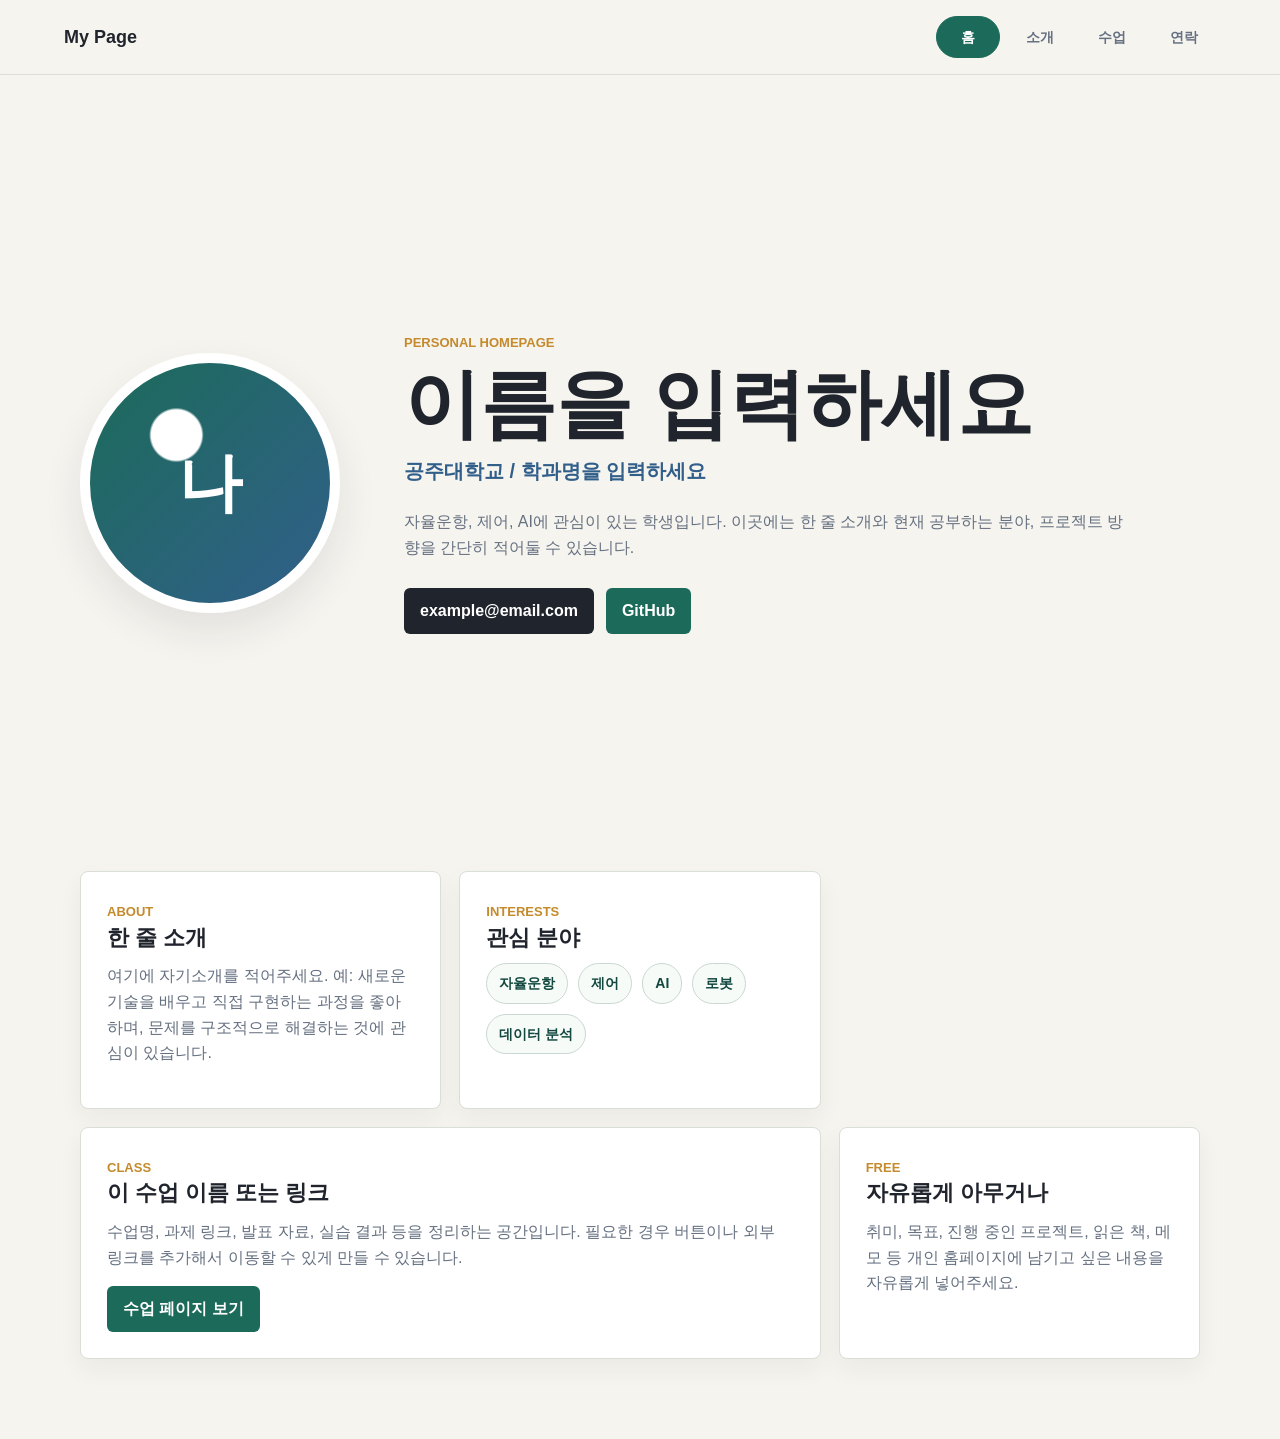
==== index.html @ 6f29bc0c "Initial commit" ====
<!doctype html>
<html lang="ko">
  <head>
    <meta charset="utf-8">
    <meta name="viewport" content="width=device-width, initial-scale=1">
    <title>개인 홈페이지</title>
    <link rel="stylesheet" href="styles.css">
  </head>
  <body>
    <header class="site-header">
      <a class="brand" href="index.html">My Page</a>
      <nav class="top-tabs" aria-label="주요 페이지">
        <a class="active" href="index.html">홈</a>
        <a href="about.html">소개</a>
        <a href="classes.html">수업</a>
        <a href="contact.html">연락</a>
      </nav>
    </header>

    <main>
      <section class="profile-hero">
        <div class="profile-photo" aria-hidden="true">나</div>
        <div class="intro">
          <p class="eyebrow">Personal Homepage</p>
          <h1>이름을 입력하세요</h1>
          <p class="subtitle">공주대학교 / 학과명을 입력하세요</p>
          <p class="summary">
            자율운항, 제어, AI에 관심이 있는 학생입니다. 이곳에는 한 줄 소개와
            현재 공부하는 분야, 프로젝트 방향을 간단히 적어둘 수 있습니다.
          </p>
          <div class="quick-links" aria-label="주요 링크">
            <a href="mailto:example@email.com">example@email.com</a>
            <a href="https://github.com/" target="_blank" rel="noreferrer">GitHub</a>
          </div>
        </div>
      </section>

      <section class="content-grid" aria-label="홈페이지 주요 내용">
        <article class="panel">
          <span class="panel-label">About</span>
          <h2>한 줄 소개</h2>
          <p>
            여기에 자기소개를 적어주세요. 예: 새로운 기술을 배우고 직접 구현하는
            과정을 좋아하며, 문제를 구조적으로 해결하는 것에 관심이 있습니다.
          </p>
        </article>

        <article class="panel">
          <span class="panel-label">Interests</span>
          <h2>관심 분야</h2>
          <ul class="tag-list">
            <li>자율운항</li>
            <li>제어</li>
            <li>AI</li>
            <li>로봇</li>
            <li>데이터 분석</li>
          </ul>
        </article>

        <article class="panel wide">
          <span class="panel-label">Class</span>
          <h2>이 수업 이름 또는 링크</h2>
          <p>
            수업명, 과제 링크, 발표 자료, 실습 결과 등을 정리하는 공간입니다.
            필요한 경우 버튼이나 외부 링크를 추가해서 이동할 수 있게 만들 수 있습니다.
          </p>
          <a class="text-button" href="classes.html">수업 페이지 보기</a>
        </article>

        <article class="panel">
          <span class="panel-label">Free</span>
          <h2>자유롭게 아무거나</h2>
          <p>
            취미, 목표, 진행 중인 프로젝트, 읽은 책, 메모 등 개인 홈페이지에
            남기고 싶은 내용을 자유롭게 넣어주세요.
          </p>
        </article>
      </section>
    </main>
  </body>
</html>
---- styles.css ----
:root {
  color-scheme: light;
  --bg: #f6f4ef;
  --paper: #ffffff;
  --ink: #20242c;
  --muted: #657080;
  --line: #d9ded7;
  --accent: #1c6b5a;
  --accent-strong: #12483f;
  --gold: #c48a2c;
  --blue: #315f8a;
  --shadow: 0 18px 40px rgba(32, 36, 44, 0.09);
}

* {
  box-sizing: border-box;
}

body {
  margin: 0;
  background: var(--bg);
  color: var(--ink);
  font-family: Arial, "Noto Sans KR", sans-serif;
  line-height: 1.6;
}

a {
  color: inherit;
}

.site-header {
  position: sticky;
  top: 0;
  z-index: 10;
  display: flex;
  align-items: center;
  justify-content: space-between;
  gap: 24px;
  min-height: 72px;
  padding: 16px clamp(18px, 5vw, 64px);
  background: rgba(246, 244, 239, 0.92);
  border-bottom: 1px solid var(--line);
  backdrop-filter: blur(14px);
}

.brand {
  font-size: 18px;
  font-weight: 800;
  text-decoration: none;
}

.top-tabs {
  display: flex;
  align-items: center;
  justify-content: flex-end;
  gap: 8px;
  flex-wrap: wrap;
}

.top-tabs a {
  min-width: 64px;
  padding: 9px 14px;
  border: 1px solid transparent;
  border-radius: 999px;
  color: var(--muted);
  font-size: 14px;
  font-weight: 700;
  text-align: center;
  text-decoration: none;
}

.top-tabs a:hover,
.top-tabs a.active {
  border-color: var(--accent);
  background: var(--accent);
  color: #fff;
}

main {
  width: min(1120px, calc(100% - 36px));
  margin: 0 auto;
  padding: 56px 0 80px;
}

.profile-hero {
  display: grid;
  grid-template-columns: 260px minmax(0, 1fr);
  gap: clamp(28px, 5vw, 64px);
  align-items: center;
  min-height: calc(100vh - 160px);
  padding-bottom: 36px;
}

.profile-photo {
  display: grid;
  place-items: center;
  width: min(100%, 260px);
  aspect-ratio: 1;
  border: 10px solid var(--paper);
  border-radius: 50%;
  background:
    radial-gradient(circle at 36% 30%, #ffffff 0 11%, transparent 12%),
    linear-gradient(135deg, var(--accent), var(--blue));
  box-shadow: var(--shadow);
  color: #fff;
  font-size: 64px;
  font-weight: 900;
}

.intro {
  max-width: 720px;
}

.eyebrow,
.panel-label {
  margin: 0 0 10px;
  color: var(--gold);
  font-size: 13px;
  font-weight: 800;
  letter-spacing: 0;
  text-transform: uppercase;
}

h1,
h2,
p {
  margin-top: 0;
}

h1 {
  margin-bottom: 12px;
  font-size: clamp(40px, 7vw, 76px);
  line-height: 1.05;
}

h2 {
  margin-bottom: 12px;
  font-size: 22px;
  line-height: 1.25;
}

.subtitle {
  margin-bottom: 22px;
  color: var(--blue);
  font-size: 20px;
  font-weight: 800;
}

.summary,
.page-title p,
.panel p,
.info-list,
.link-list {
  color: var(--muted);
  font-size: 16px;
}

.quick-links {
  display: flex;
  gap: 12px;
  flex-wrap: wrap;
  margin-top: 28px;
}

.quick-links a,
.text-button {
  display: inline-flex;
  align-items: center;
  justify-content: center;
  min-height: 44px;
  padding: 10px 16px;
  border-radius: 6px;
  background: var(--ink);
  color: #fff;
  font-weight: 800;
  text-decoration: none;
}

.quick-links a:nth-child(2),
.text-button {
  background: var(--accent);
}

.content-grid {
  display: grid;
  grid-template-columns: repeat(3, minmax(0, 1fr));
  gap: 18px;
}

.panel {
  min-width: 0;
  padding: 26px;
  border: 1px solid var(--line);
  border-radius: 8px;
  background: var(--paper);
  box-shadow: 0 10px 24px rgba(32, 36, 44, 0.05);
}

.panel.wide {
  grid-column: span 2;
}

.tag-list,
.link-list {
  display: flex;
  gap: 10px;
  flex-wrap: wrap;
  padding: 0;
  margin: 0;
  list-style: none;
}

.tag-list li {
  padding: 8px 12px;
  border: 1px solid #cbd8d1;
  border-radius: 999px;
  background: #f7fbf8;
  color: var(--accent-strong);
  font-size: 14px;
  font-weight: 800;
}

.page {
  padding-top: 72px;
}

.page-title {
  max-width: 760px;
  margin-bottom: 28px;
}

.page-title h1 {
  font-size: clamp(38px, 6vw, 64px);
}

.stack {
  display: grid;
  gap: 18px;
  max-width: 860px;
}

.info-list {
  display: grid;
  gap: 14px;
  margin: 0;
}

.info-list div {
  display: grid;
  grid-template-columns: 120px minmax(0, 1fr);
  gap: 16px;
  padding-bottom: 14px;
  border-bottom: 1px solid var(--line);
}

.info-list div:last-child {
  padding-bottom: 0;
  border-bottom: 0;
}

.info-list dt {
  color: var(--ink);
  font-weight: 800;
}

.info-list dd {
  margin: 0;
}

.link-list {
  display: grid;
  gap: 12px;
}

.link-list a {
  color: var(--accent-strong);
  font-weight: 800;
}

@media (max-width: 820px) {
  .site-header {
    align-items: flex-start;
    flex-direction: column;
  }

  .top-tabs {
    justify-content: flex-start;
    width: 100%;
  }

  .profile-hero {
    grid-template-columns: 1fr;
    min-height: auto;
    padding-top: 12px;
  }

  .profile-photo {
    width: 180px;
  }

  .content-grid {
    grid-template-columns: 1fr;
  }

  .panel.wide {
    grid-column: auto;
  }
}

@media (max-width: 520px) {
  main {
    width: min(100% - 28px, 1120px);
    padding-top: 34px;
  }

  .site-header {
    padding: 14px;
  }

  .top-tabs a {
    min-width: 58px;
    padding: 8px 10px;
  }

  .panel {
    padding: 22px;
  }

  .info-list div {
    grid-template-columns: 1fr;
    gap: 4px;
  }
}
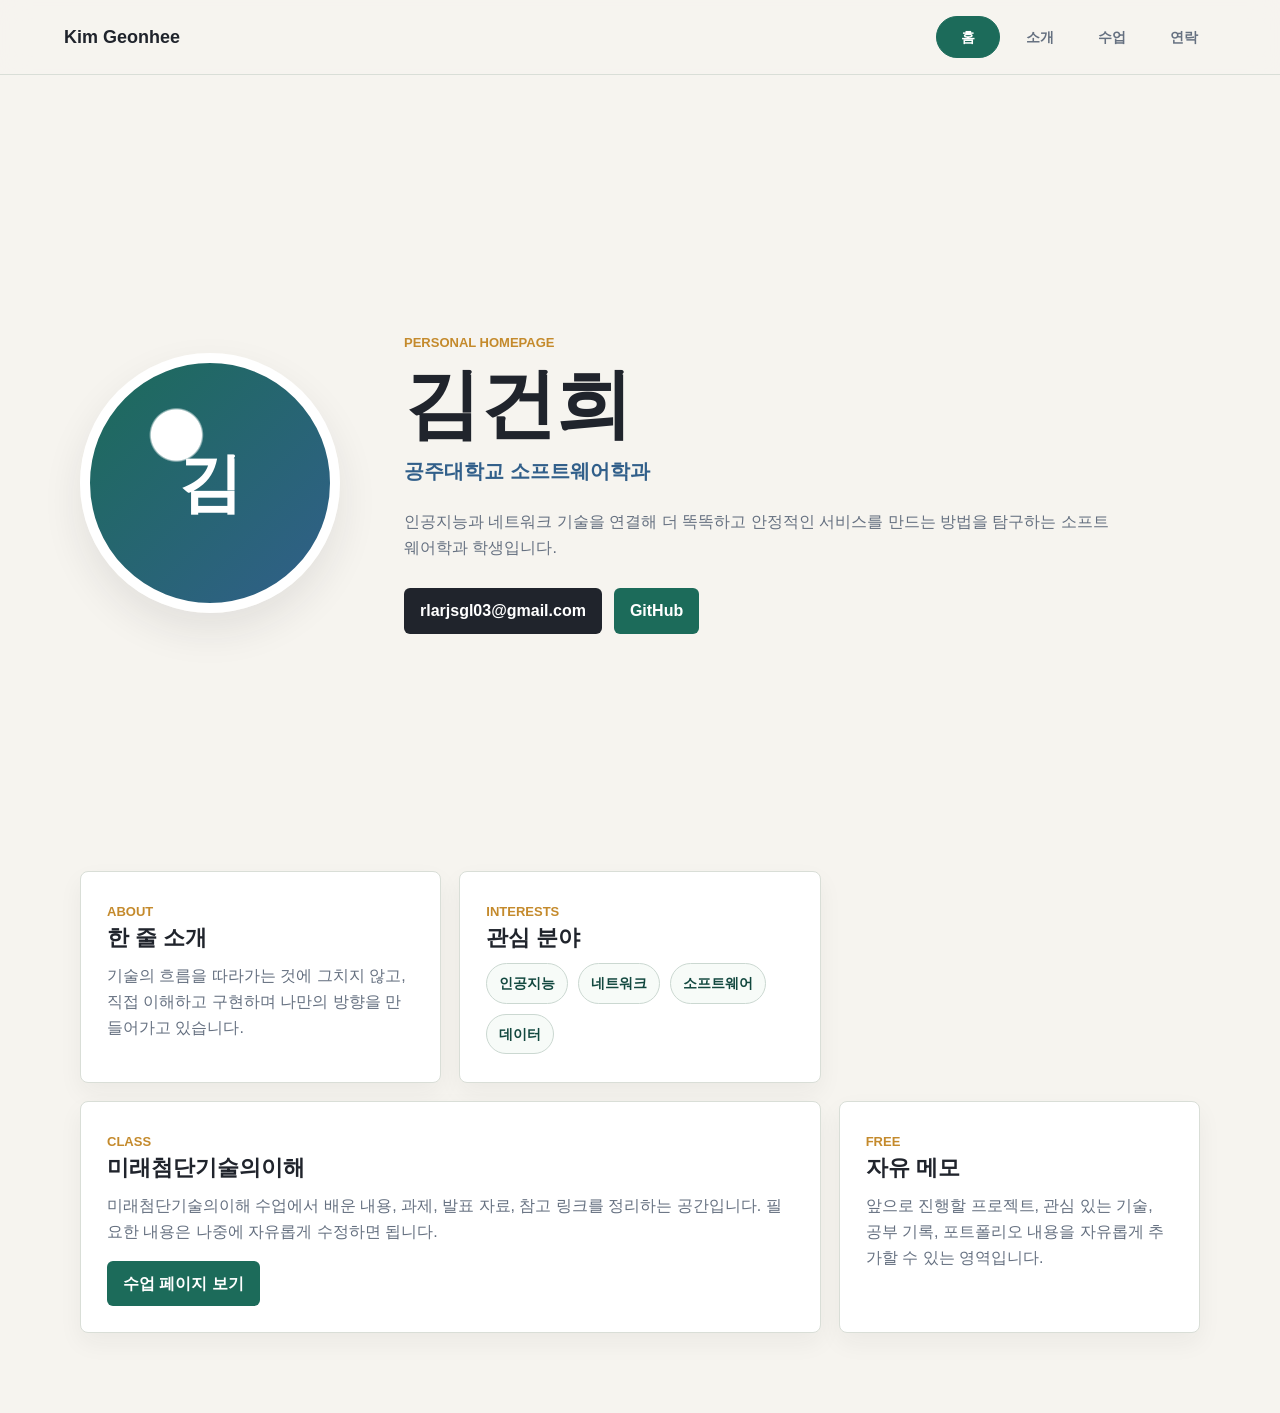
==== commit 545ce500: "Initial commit" ====
--- a/index.html
+++ b/index.html
@@ -3,12 +3,12 @@
   <head>
     <meta charset="utf-8">
     <meta name="viewport" content="width=device-width, initial-scale=1">
-    <title>개인 홈페이지</title>
+    <title>김건희 개인 홈페이지</title>
     <link rel="stylesheet" href="styles.css">
   </head>
   <body>
     <header class="site-header">
-      <a class="brand" href="index.html">My Page</a>
+      <a class="brand" href="index.html">Kim Geonhee</a>
       <nav class="top-tabs" aria-label="주요 페이지">
         <a class="active" href="index.html">홈</a>
         <a href="about.html">소개</a>
@@ -19,17 +19,17 @@
 
     <main>
       <section class="profile-hero">
-        <div class="profile-photo" aria-hidden="true">나</div>
+        <div class="profile-photo" aria-hidden="true">김</div>
         <div class="intro">
           <p class="eyebrow">Personal Homepage</p>
-          <h1>이름을 입력하세요</h1>
-          <p class="subtitle">공주대학교 / 학과명을 입력하세요</p>
+          <h1>김건희</h1>
+          <p class="subtitle">공주대학교 소프트웨어학과</p>
           <p class="summary">
-            자율운항, 제어, AI에 관심이 있는 학생입니다. 이곳에는 한 줄 소개와
-            현재 공부하는 분야, 프로젝트 방향을 간단히 적어둘 수 있습니다.
+            인공지능과 네트워크 기술을 연결해 더 똑똑하고 안정적인 서비스를
+            만드는 방법을 탐구하는 소프트웨어학과 학생입니다.
           </p>
           <div class="quick-links" aria-label="주요 링크">
-            <a href="mailto:example@email.com">example@email.com</a>
+            <a href="mailto:rlarjsgl03@gmail.com">rlarjsgl03@gmail.com</a>
             <a href="https://github.com/" target="_blank" rel="noreferrer">GitHub</a>
           </div>
         </div>
@@ -40,8 +40,8 @@
           <span class="panel-label">About</span>
           <h2>한 줄 소개</h2>
           <p>
-            여기에 자기소개를 적어주세요. 예: 새로운 기술을 배우고 직접 구현하는
-            과정을 좋아하며, 문제를 구조적으로 해결하는 것에 관심이 있습니다.
+            기술의 흐름을 따라가는 것에 그치지 않고, 직접 이해하고 구현하며
+            나만의 방향을 만들어가고 있습니다.
           </p>
         </article>
 
@@ -49,30 +49,29 @@
           <span class="panel-label">Interests</span>
           <h2>관심 분야</h2>
           <ul class="tag-list">
-            <li>자율운항</li>
-            <li>제어</li>
-            <li>AI</li>
-            <li>로봇</li>
-            <li>데이터 분석</li>
+            <li>인공지능</li>
+            <li>네트워크</li>
+            <li>소프트웨어</li>
+            <li>데이터</li>
           </ul>
         </article>
 
         <article class="panel wide">
           <span class="panel-label">Class</span>
-          <h2>이 수업 이름 또는 링크</h2>
+          <h2>미래첨단기술의이해</h2>
           <p>
-            수업명, 과제 링크, 발표 자료, 실습 결과 등을 정리하는 공간입니다.
-            필요한 경우 버튼이나 외부 링크를 추가해서 이동할 수 있게 만들 수 있습니다.
+            미래첨단기술의이해 수업에서 배운 내용, 과제, 발표 자료, 참고 링크를
+            정리하는 공간입니다. 필요한 내용은 나중에 자유롭게 수정하면 됩니다.
           </p>
           <a class="text-button" href="classes.html">수업 페이지 보기</a>
         </article>
 
         <article class="panel">
           <span class="panel-label">Free</span>
-          <h2>자유롭게 아무거나</h2>
+          <h2>자유 메모</h2>
           <p>
-            취미, 목표, 진행 중인 프로젝트, 읽은 책, 메모 등 개인 홈페이지에
-            남기고 싶은 내용을 자유롭게 넣어주세요.
+            앞으로 진행할 프로젝트, 관심 있는 기술, 공부 기록, 포트폴리오 내용을
+            자유롭게 추가할 수 있는 영역입니다.
           </p>
         </article>
       </section>
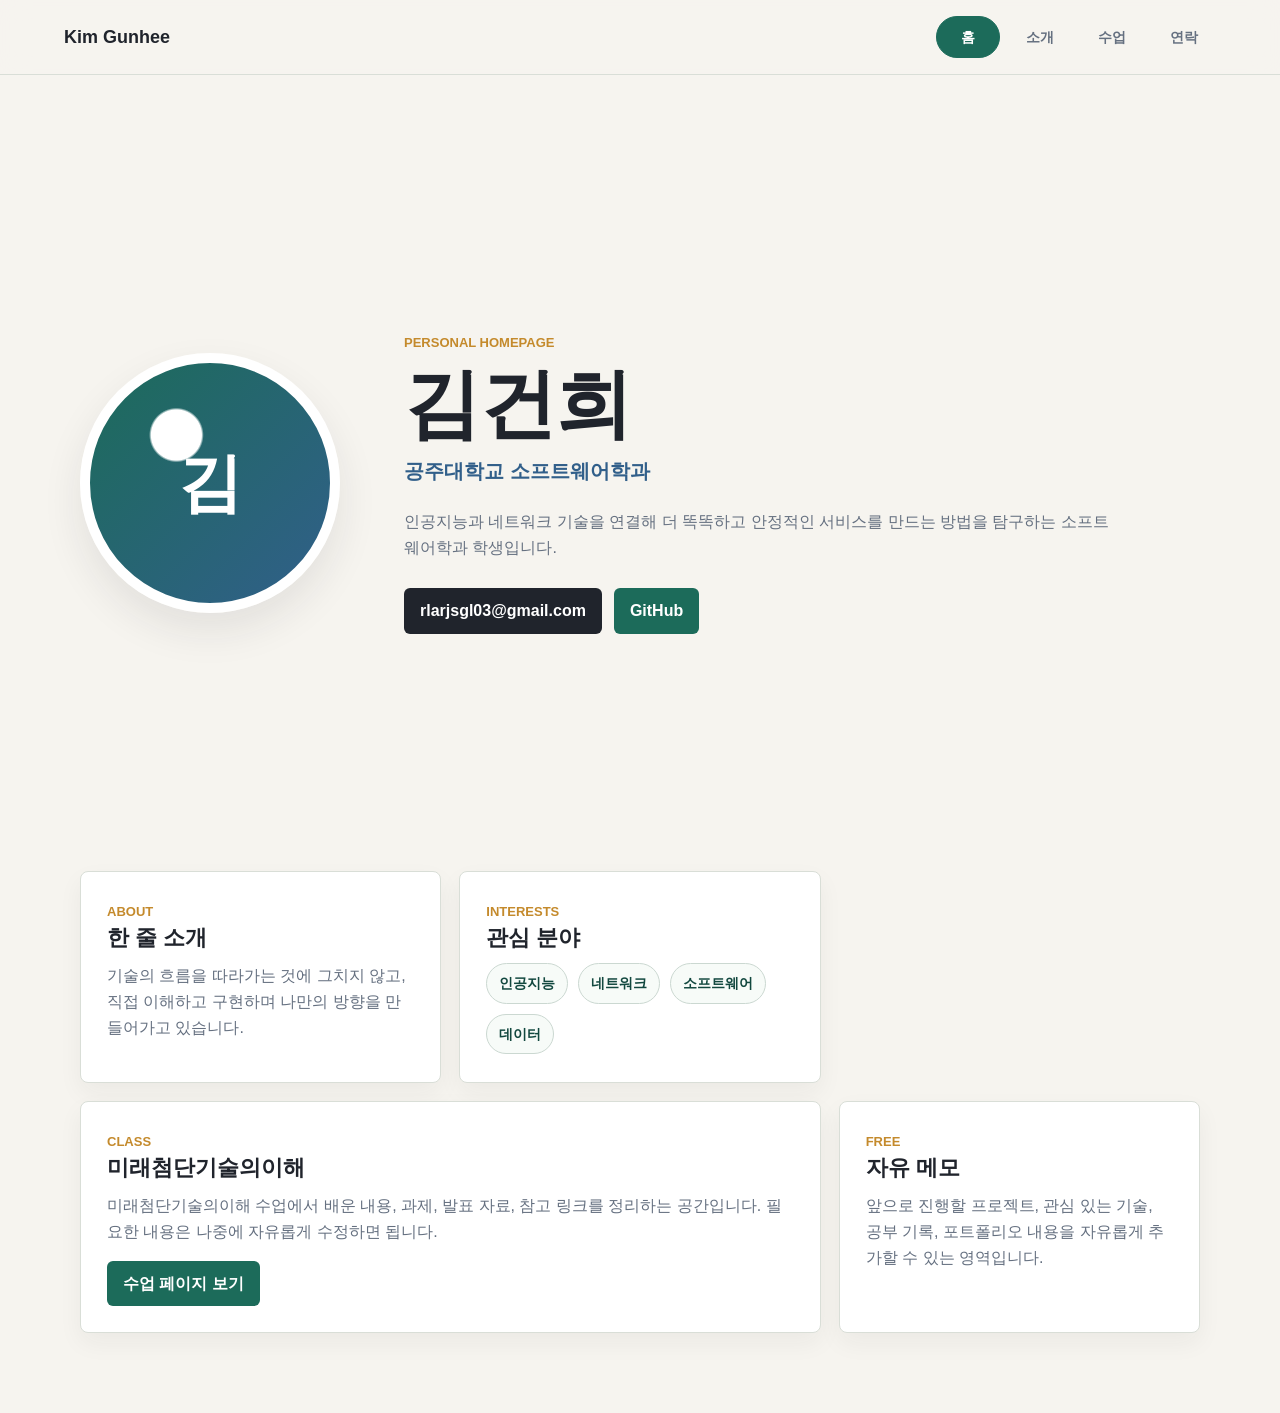
==== commit 475afebc: "Initial commit" ====
--- a/index.html
+++ b/index.html
@@ -8,7 +8,7 @@
   </head>
   <body>
     <header class="site-header">
-      <a class="brand" href="index.html">Kim Geonhee</a>
+      <a class="brand" href="index.html">Kim Gunhee</a>
       <nav class="top-tabs" aria-label="주요 페이지">
         <a class="active" href="index.html">홈</a>
         <a href="about.html">소개</a>
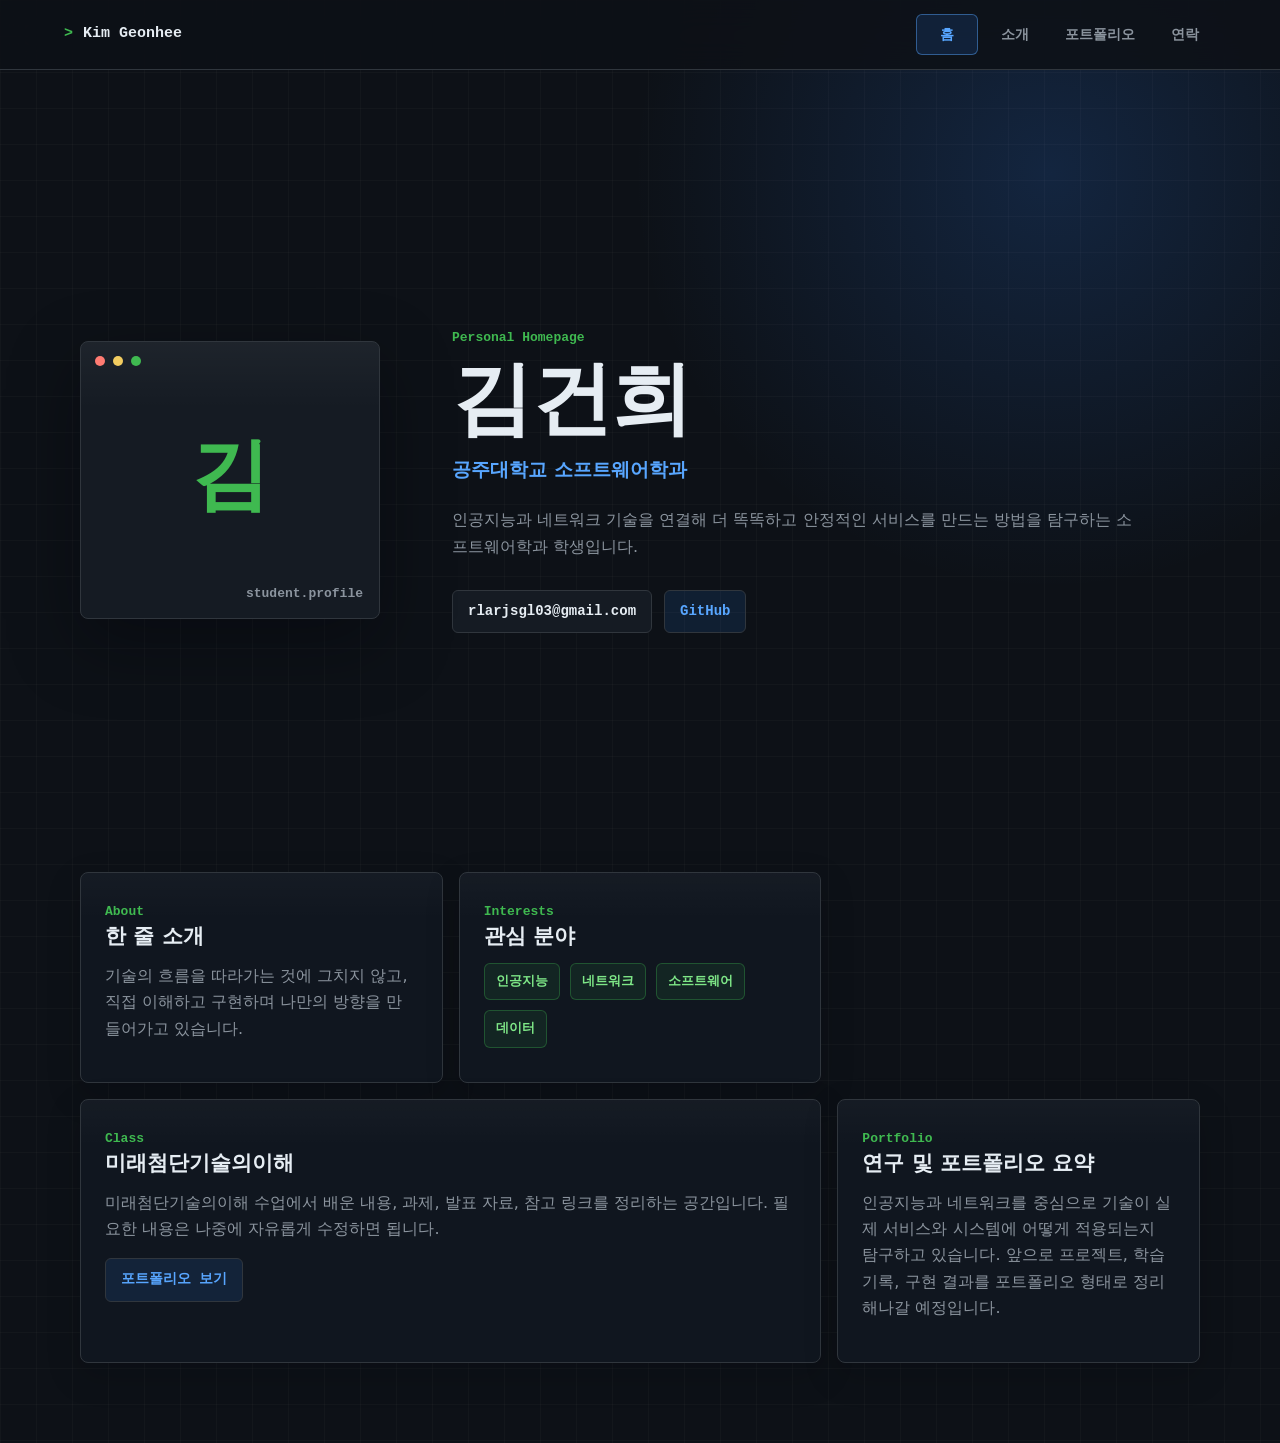
==== commit 20ad2220: "Initial commit" ====
--- a/index.html
+++ b/index.html
@@ -8,11 +8,11 @@
   </head>
   <body>
     <header class="site-header">
-      <a class="brand" href="index.html">Kim Gunhee</a>
+      <a class="brand" href="index.html">Kim Geonhee</a>
       <nav class="top-tabs" aria-label="주요 페이지">
         <a class="active" href="index.html">홈</a>
         <a href="about.html">소개</a>
-        <a href="classes.html">수업</a>
+        <a href="classes.html">포트폴리오</a>
         <a href="contact.html">연락</a>
       </nav>
     </header>
@@ -63,19 +63,19 @@
             미래첨단기술의이해 수업에서 배운 내용, 과제, 발표 자료, 참고 링크를
             정리하는 공간입니다. 필요한 내용은 나중에 자유롭게 수정하면 됩니다.
           </p>
-          <a class="text-button" href="classes.html">수업 페이지 보기</a>
+          <a class="text-button" href="classes.html">포트폴리오 보기</a>
         </article>
 
         <article class="panel">
-          <span class="panel-label">Free</span>
-          <h2>자유 메모</h2>
+          <span class="panel-label">Portfolio</span>
+          <h2>연구 및 포트폴리오 요약</h2>
           <p>
-            앞으로 진행할 프로젝트, 관심 있는 기술, 공부 기록, 포트폴리오 내용을
-            자유롭게 추가할 수 있는 영역입니다.
+            인공지능과 네트워크를 중심으로 기술이 실제 서비스와 시스템에 어떻게
+            적용되는지 탐구하고 있습니다. 앞으로 프로젝트, 학습 기록, 구현 결과를
+            포트폴리오 형태로 정리해나갈 예정입니다.
           </p>
         </article>
       </section>
     </main>
   </body>
 </html>
-
--- a/styles.css
+++ b/styles.css
@@ -1,27 +1,38 @@
 :root {
-  color-scheme: light;
-  --bg: #f6f4ef;
-  --paper: #ffffff;
-  --ink: #20242c;
-  --muted: #657080;
-  --line: #d9ded7;
-  --accent: #1c6b5a;
-  --accent-strong: #12483f;
-  --gold: #c48a2c;
-  --blue: #315f8a;
-  --shadow: 0 18px 40px rgba(32, 36, 44, 0.09);
+  color-scheme: dark;
+  --bg: #0d1117;
+  --panel: #151b23;
+  --panel-soft: #10161f;
+  --ink: #e6edf3;
+  --muted: #8b949e;
+  --line: #30363d;
+  --accent: #2f81f7;
+  --accent-strong: #58a6ff;
+  --green: #3fb950;
+  --shadow: 0 24px 70px rgba(1, 4, 9, 0.36);
 }
 
 * {
   box-sizing: border-box;
 }
 
+html {
+  scroll-behavior: smooth;
+}
+
 body {
   margin: 0;
-  background: var(--bg);
+  min-height: 100vh;
+  background:
+    linear-gradient(rgba(255, 255, 255, 0.025) 1px, transparent 1px),
+    linear-gradient(90deg, rgba(255, 255, 255, 0.025) 1px, transparent 1px),
+    radial-gradient(circle at 82% 12%, rgba(47, 129, 247, 0.18), transparent 26rem),
+    var(--bg);
+  background-size: 36px 36px, 36px 36px, auto, auto;
   color: var(--ink);
-  font-family: Arial, "Noto Sans KR", sans-serif;
-  line-height: 1.6;
+  font-family: Inter, ui-sans-serif, system-ui, -apple-system, BlinkMacSystemFont, "Segoe UI",
+    "Noto Sans KR", Arial, sans-serif;
+  line-height: 1.65;
 }
 
 a {
@@ -36,32 +47,42 @@
   align-items: center;
   justify-content: space-between;
   gap: 24px;
-  min-height: 72px;
-  padding: 16px clamp(18px, 5vw, 64px);
-  background: rgba(246, 244, 239, 0.92);
+  min-height: 68px;
+  padding: 14px clamp(18px, 5vw, 64px);
+  background: rgba(13, 17, 23, 0.86);
   border-bottom: 1px solid var(--line);
-  backdrop-filter: blur(14px);
+  backdrop-filter: blur(16px);
 }
 
 .brand {
-  font-size: 18px;
-  font-weight: 800;
+  display: inline-flex;
+  align-items: center;
+  gap: 10px;
+  color: var(--ink);
+  font-family: "SFMono-Regular", Consolas, "Liberation Mono", monospace;
+  font-size: 15px;
+  font-weight: 700;
   text-decoration: none;
+}
+
+.brand::before {
+  content: ">";
+  color: var(--green);
 }
 
 .top-tabs {
   display: flex;
   align-items: center;
   justify-content: flex-end;
-  gap: 8px;
+  gap: 6px;
   flex-wrap: wrap;
 }
 
 .top-tabs a {
-  min-width: 64px;
-  padding: 9px 14px;
+  min-width: 62px;
+  padding: 8px 12px;
   border: 1px solid transparent;
-  border-radius: 999px;
+  border-radius: 6px;
   color: var(--muted);
   font-size: 14px;
   font-weight: 700;
@@ -71,54 +92,79 @@
 
 .top-tabs a:hover,
 .top-tabs a.active {
-  border-color: var(--accent);
-  background: var(--accent);
-  color: #fff;
+  border-color: rgba(88, 166, 255, 0.45);
+  background: rgba(47, 129, 247, 0.14);
+  color: var(--accent-strong);
 }
 
 main {
   width: min(1120px, calc(100% - 36px));
   margin: 0 auto;
-  padding: 56px 0 80px;
+  padding: 52px 0 80px;
 }
 
 .profile-hero {
   display: grid;
-  grid-template-columns: 260px minmax(0, 1fr);
-  gap: clamp(28px, 5vw, 64px);
+  grid-template-columns: 300px minmax(0, 1fr);
+  gap: clamp(30px, 6vw, 72px);
   align-items: center;
-  min-height: calc(100vh - 160px);
-  padding-bottom: 36px;
+  min-height: calc(100vh - 150px);
+  padding-bottom: 34px;
 }
 
 .profile-photo {
+  position: relative;
   display: grid;
   place-items: center;
-  width: min(100%, 260px);
-  aspect-ratio: 1;
-  border: 10px solid var(--paper);
+  width: min(100%, 300px);
+  aspect-ratio: 1.08;
+  border: 1px solid var(--line);
+  border-radius: 8px;
+  background:
+    linear-gradient(180deg, rgba(255, 255, 255, 0.04), transparent 24%),
+    var(--panel);
+  box-shadow: var(--shadow);
+  color: var(--green);
+  font-family: "SFMono-Regular", Consolas, "Liberation Mono", monospace;
+  font-size: 78px;
+  font-weight: 800;
+}
+
+.profile-photo::before {
+  content: "";
+  position: absolute;
+  top: 14px;
+  left: 14px;
+  width: 10px;
+  height: 10px;
   border-radius: 50%;
-  background:
-    radial-gradient(circle at 36% 30%, #ffffff 0 11%, transparent 12%),
-    linear-gradient(135deg, var(--accent), var(--blue));
-  box-shadow: var(--shadow);
-  color: #fff;
-  font-size: 64px;
-  font-weight: 900;
+  background: #ff7b72;
+  box-shadow: 18px 0 #f2cc60, 36px 0 var(--green);
+}
+
+.profile-photo::after {
+  content: "student.profile";
+  position: absolute;
+  right: 16px;
+  bottom: 14px;
+  color: var(--muted);
+  font-size: 13px;
+  font-weight: 700;
 }
 
 .intro {
-  max-width: 720px;
+  max-width: 760px;
 }
 
 .eyebrow,
 .panel-label {
   margin: 0 0 10px;
-  color: var(--gold);
+  color: var(--green);
+  font-family: "SFMono-Regular", Consolas, "Liberation Mono", monospace;
   font-size: 13px;
-  font-weight: 800;
+  font-weight: 700;
   letter-spacing: 0;
-  text-transform: uppercase;
+  text-transform: none;
 }
 
 h1,
@@ -128,21 +174,22 @@
 }
 
 h1 {
-  margin-bottom: 12px;
-  font-size: clamp(40px, 7vw, 76px);
-  line-height: 1.05;
+  margin-bottom: 14px;
+  font-size: clamp(42px, 7vw, 80px);
+  line-height: 1.02;
+  letter-spacing: 0;
 }
 
 h2 {
   margin-bottom: 12px;
-  font-size: 22px;
-  line-height: 1.25;
+  font-size: 21px;
+  line-height: 1.3;
 }
 
 .subtitle {
   margin-bottom: 22px;
-  color: var(--blue);
-  font-size: 20px;
+  color: var(--accent-strong);
+  font-size: 19px;
   font-weight: 800;
 }
 
@@ -155,11 +202,15 @@
   font-size: 16px;
 }
 
+.summary {
+  max-width: 680px;
+}
+
 .quick-links {
   display: flex;
   gap: 12px;
   flex-wrap: wrap;
-  margin-top: 28px;
+  margin-top: 30px;
 }
 
 .quick-links a,
@@ -167,33 +218,49 @@
   display: inline-flex;
   align-items: center;
   justify-content: center;
-  min-height: 44px;
-  padding: 10px 16px;
+  min-height: 42px;
+  padding: 9px 15px;
+  border: 1px solid var(--line);
   border-radius: 6px;
-  background: var(--ink);
-  color: #fff;
-  font-weight: 800;
+  background: var(--panel);
+  color: var(--ink);
+  font-family: "SFMono-Regular", Consolas, "Liberation Mono", monospace;
+  font-size: 14px;
+  font-weight: 700;
   text-decoration: none;
+}
+
+.quick-links a:hover,
+.text-button:hover {
+  border-color: var(--accent-strong);
+  color: var(--accent-strong);
 }
 
 .quick-links a:nth-child(2),
 .text-button {
-  background: var(--accent);
+  background: rgba(47, 129, 247, 0.12);
+  color: var(--accent-strong);
 }
 
 .content-grid {
   display: grid;
   grid-template-columns: repeat(3, minmax(0, 1fr));
-  gap: 18px;
+  gap: 16px;
 }
 
 .panel {
   min-width: 0;
-  padding: 26px;
+  padding: 24px;
   border: 1px solid var(--line);
   border-radius: 8px;
-  background: var(--paper);
-  box-shadow: 0 10px 24px rgba(32, 36, 44, 0.05);
+  background:
+    linear-gradient(180deg, rgba(255, 255, 255, 0.025), transparent 46px),
+    var(--panel-soft);
+  box-shadow: 0 12px 34px rgba(1, 4, 9, 0.18);
+}
+
+.panel:hover {
+  border-color: rgba(88, 166, 255, 0.42);
 }
 
 .panel.wide {
@@ -211,13 +278,14 @@
 }
 
 .tag-list li {
-  padding: 8px 12px;
-  border: 1px solid #cbd8d1;
-  border-radius: 999px;
-  background: #f7fbf8;
-  color: var(--accent-strong);
-  font-size: 14px;
-  font-weight: 800;
+  padding: 7px 11px;
+  border: 1px solid rgba(63, 185, 80, 0.32);
+  border-radius: 6px;
+  background: rgba(63, 185, 80, 0.09);
+  color: #7ee787;
+  font-family: "SFMono-Regular", Consolas, "Liberation Mono", monospace;
+  font-size: 13px;
+  font-weight: 700;
 }
 
 .page {
@@ -235,7 +303,7 @@
 
 .stack {
   display: grid;
-  gap: 18px;
+  gap: 16px;
   max-width: 860px;
 }
 
@@ -260,6 +328,7 @@
 
 .info-list dt {
   color: var(--ink);
+  font-family: "SFMono-Regular", Consolas, "Liberation Mono", monospace;
   font-weight: 800;
 }
 
@@ -295,7 +364,7 @@
   }
 
   .profile-photo {
-    width: 180px;
+    width: 210px;
   }
 
   .content-grid {
@@ -318,7 +387,7 @@
   }
 
   .top-tabs a {
-    min-width: 58px;
+    min-width: 56px;
     padding: 8px 10px;
   }
 
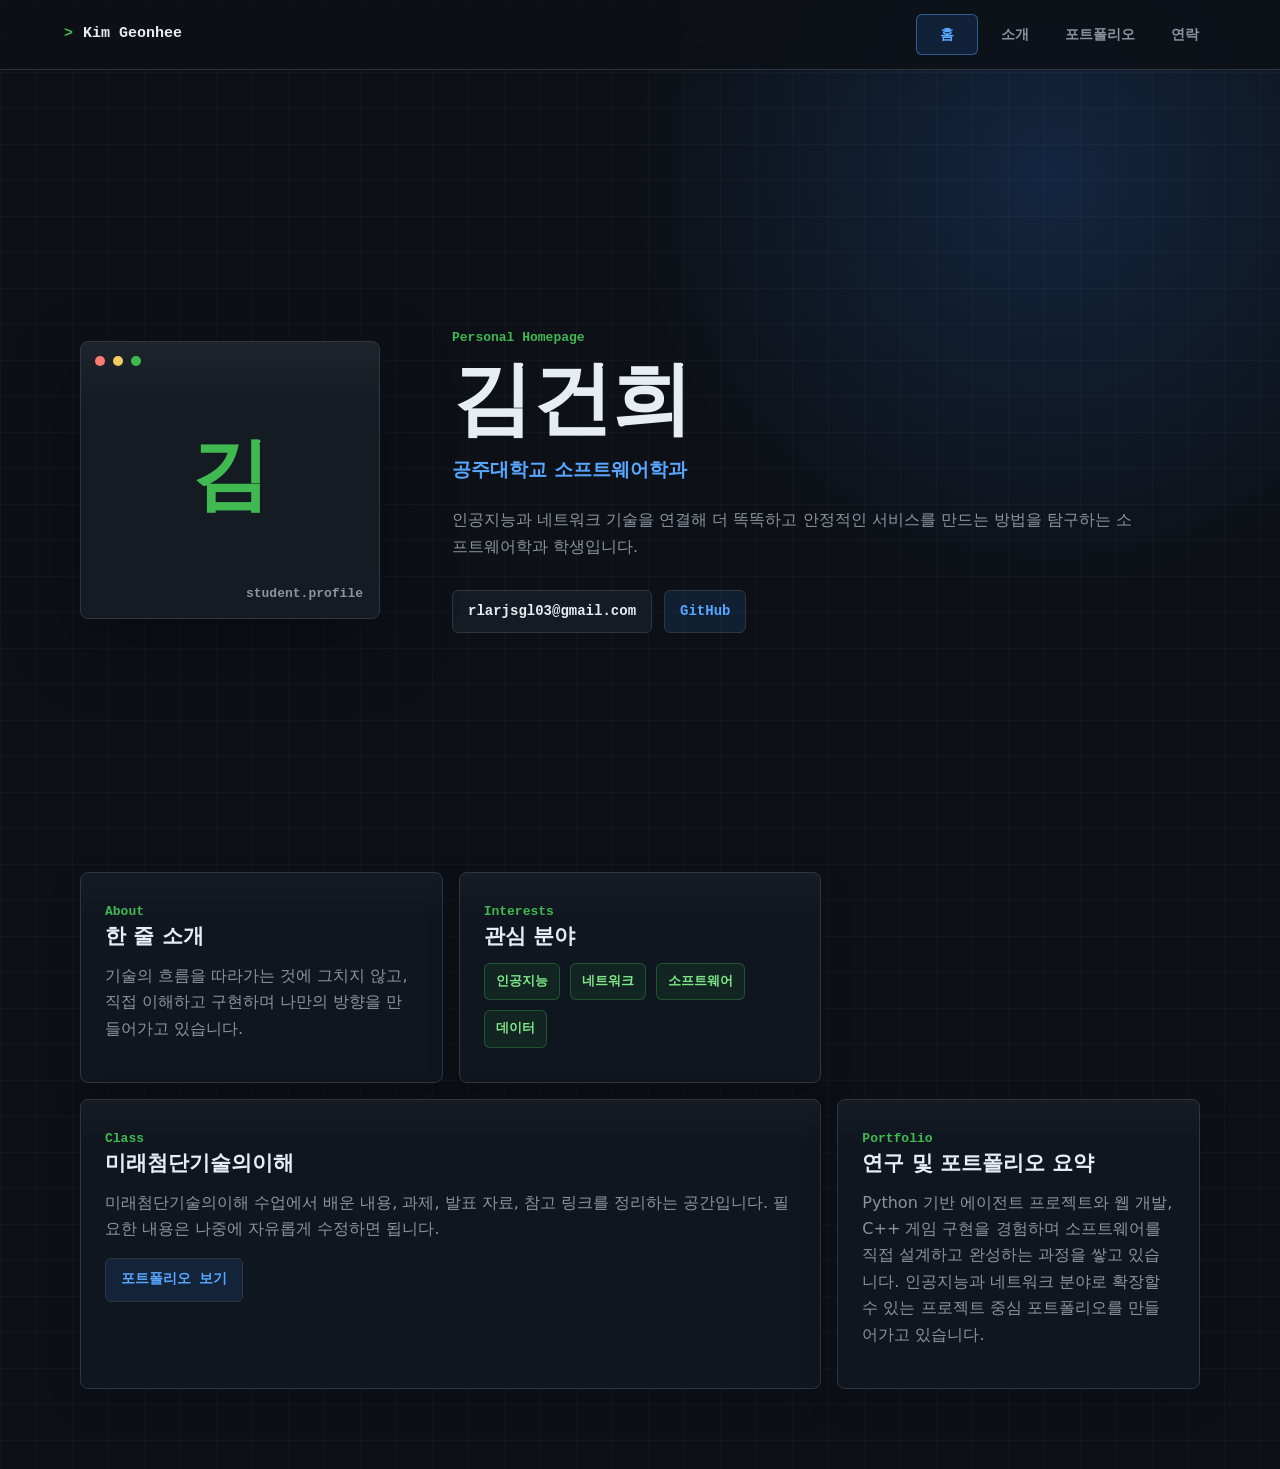
==== commit d8163bb4: "Initial commit" ====
--- a/index.html
+++ b/index.html
@@ -30,7 +30,7 @@
           </p>
           <div class="quick-links" aria-label="주요 링크">
             <a href="mailto:rlarjsgl03@gmail.com">rlarjsgl03@gmail.com</a>
-            <a href="https://github.com/" target="_blank" rel="noreferrer">GitHub</a>
+            <a href="https://github.com/rlarjsl03" target="_blank" rel="noreferrer">GitHub</a>
           </div>
         </div>
       </section>
@@ -70,9 +70,9 @@
           <span class="panel-label">Portfolio</span>
           <h2>연구 및 포트폴리오 요약</h2>
           <p>
-            인공지능과 네트워크를 중심으로 기술이 실제 서비스와 시스템에 어떻게
-            적용되는지 탐구하고 있습니다. 앞으로 프로젝트, 학습 기록, 구현 결과를
-            포트폴리오 형태로 정리해나갈 예정입니다.
+            Python 기반 에이전트 프로젝트와 웹 개발, C++ 게임 구현을 경험하며
+            소프트웨어를 직접 설계하고 완성하는 과정을 쌓고 있습니다. 인공지능과
+            네트워크 분야로 확장할 수 있는 프로젝트 중심 포트폴리오를 만들어가고 있습니다.
           </p>
         </article>
       </section>
--- a/styles.css
+++ b/styles.css
@@ -248,6 +248,54 @@
   gap: 16px;
 }
 
+.stats-grid {
+  display: grid;
+  grid-template-columns: repeat(3, minmax(0, 1fr));
+  gap: 16px;
+  margin-bottom: 34px;
+}
+
+.stat-card {
+  padding: 18px 20px;
+  border: 1px solid var(--line);
+  border-radius: 8px;
+  background: rgba(21, 27, 35, 0.76);
+}
+
+.stat-card span {
+  display: block;
+  margin-bottom: 6px;
+  color: var(--muted);
+  font-family: "SFMono-Regular", Consolas, "Liberation Mono", monospace;
+  font-size: 12px;
+}
+
+.stat-card strong {
+  display: block;
+  color: var(--ink);
+  font-size: 22px;
+  line-height: 1.25;
+}
+
+.section-block {
+  margin-bottom: 28px;
+}
+
+.section-heading {
+  margin-bottom: 16px;
+}
+
+.section-heading h2 {
+  margin-bottom: 0;
+  font-size: 28px;
+}
+
+.project-grid {
+  display: grid;
+  grid-template-columns: repeat(2, minmax(0, 1fr));
+  gap: 16px;
+}
+
 .panel {
   min-width: 0;
   padding: 24px;
@@ -267,8 +315,69 @@
   grid-column: span 2;
 }
 
+.project-card {
+  display: flex;
+  flex-direction: column;
+  gap: 14px;
+}
+
+.project-card h3 {
+  margin: 0;
+  color: var(--ink);
+  font-size: 22px;
+  line-height: 1.3;
+}
+
+.project-card p {
+  margin-bottom: 0;
+}
+
+.project-card .text-button {
+  align-self: flex-start;
+  margin-top: auto;
+}
+
+.project-topline {
+  display: flex;
+  align-items: center;
+  justify-content: space-between;
+  gap: 12px;
+}
+
+.repo-name {
+  color: var(--accent-strong);
+  font-family: "SFMono-Regular", Consolas, "Liberation Mono", monospace;
+  font-size: 14px;
+  font-weight: 800;
+}
+
+.repo-language {
+  flex: 0 0 auto;
+  padding: 4px 8px;
+  border-radius: 999px;
+  font-family: "SFMono-Regular", Consolas, "Liberation Mono", monospace;
+  font-size: 12px;
+  font-weight: 800;
+}
+
+.repo-language.python {
+  background: rgba(242, 204, 96, 0.13);
+  color: #f2cc60;
+}
+
+.repo-language.cpp {
+  background: rgba(255, 123, 114, 0.13);
+  color: #ff7b72;
+}
+
+.repo-language.web {
+  background: rgba(88, 166, 255, 0.13);
+  color: var(--accent-strong);
+}
+
 .tag-list,
-.link-list {
+.link-list,
+.note-list {
   display: flex;
   gap: 10px;
   flex-wrap: wrap;
@@ -277,6 +386,29 @@
   list-style: none;
 }
 
+.note-list {
+  display: grid;
+  gap: 8px;
+  color: var(--muted);
+  font-size: 15px;
+}
+
+.note-list li {
+  position: relative;
+  padding-left: 18px;
+}
+
+.note-list li::before {
+  content: "";
+  position: absolute;
+  left: 0;
+  top: 0.68em;
+  width: 6px;
+  height: 6px;
+  border-radius: 50%;
+  background: var(--green);
+}
+
 .tag-list li {
   padding: 7px 11px;
   border: 1px solid rgba(63, 185, 80, 0.32);
@@ -346,6 +478,16 @@
   font-weight: 800;
 }
 
+.note-list a {
+  color: var(--accent-strong);
+  font-weight: 800;
+  text-decoration: none;
+}
+
+.note-list a:hover {
+  text-decoration: underline;
+}
+
 @media (max-width: 820px) {
   .site-header {
     align-items: flex-start;
@@ -371,6 +513,11 @@
     grid-template-columns: 1fr;
   }
 
+  .stats-grid,
+  .project-grid {
+    grid-template-columns: 1fr;
+  }
+
   .panel.wide {
     grid-column: auto;
   }
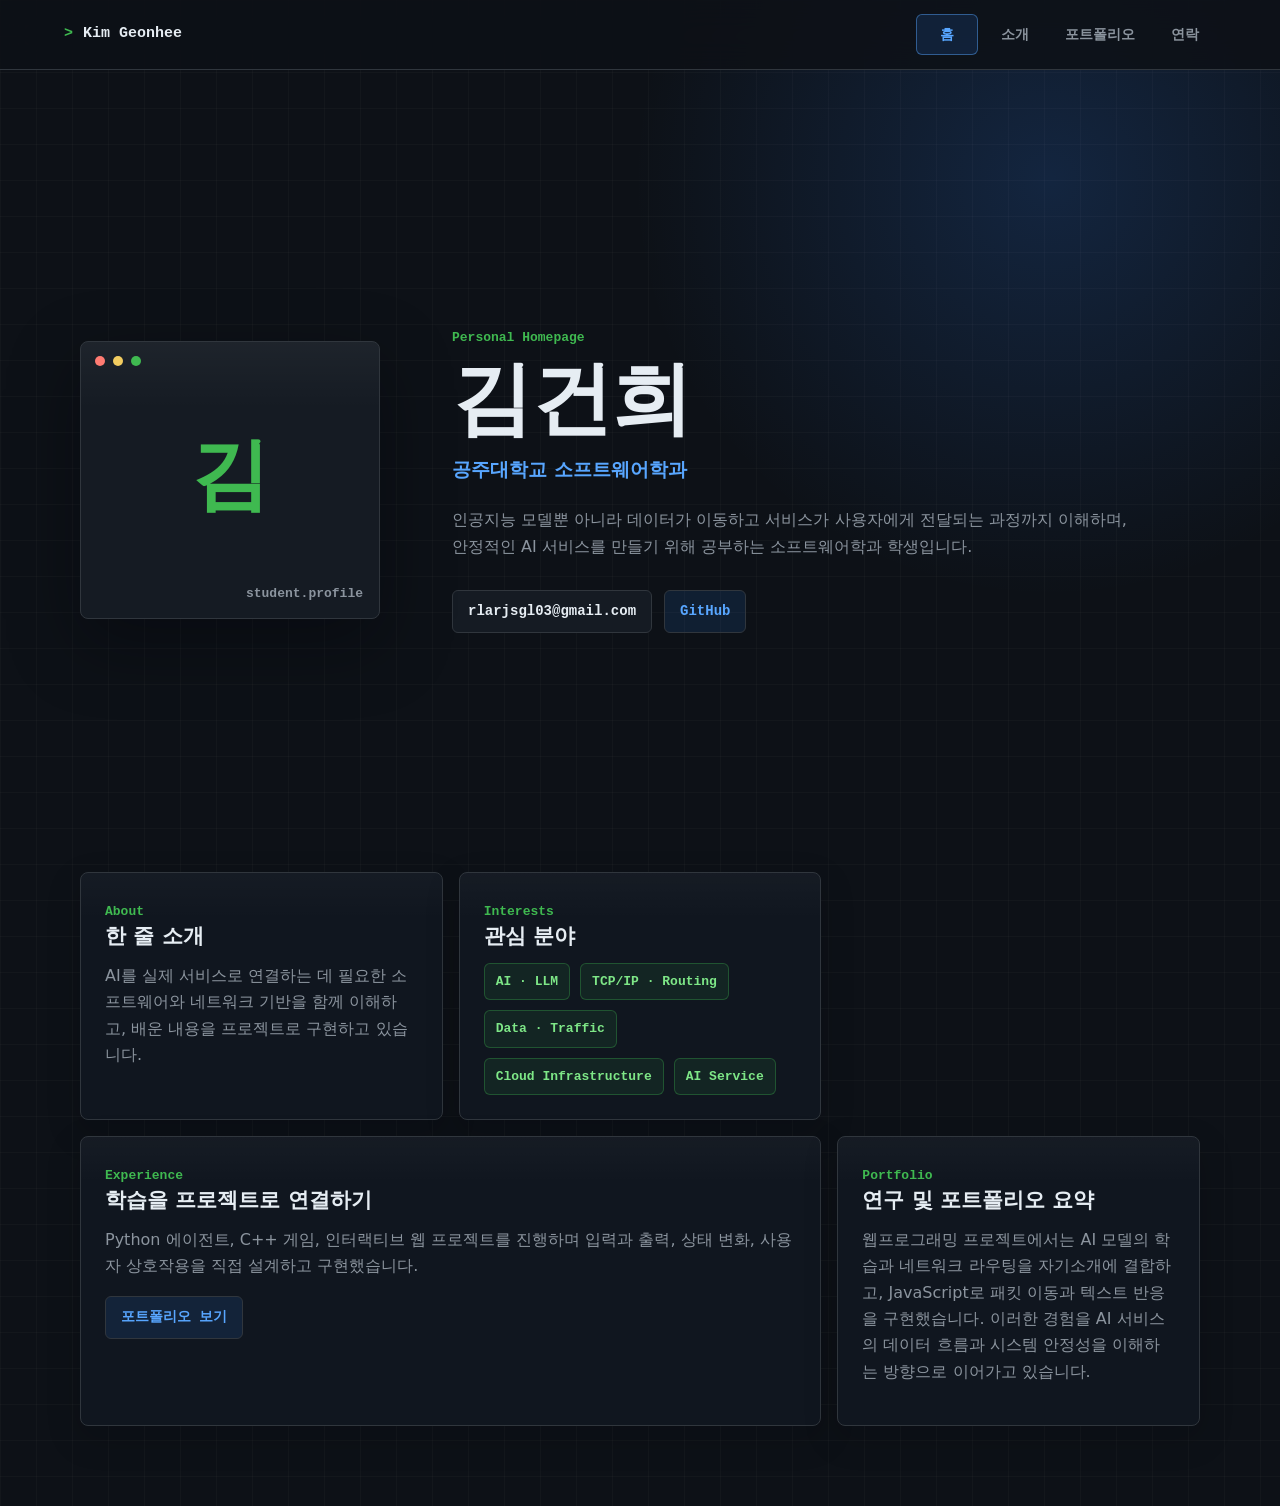
==== commit 43a6057c: "commit: 내용 보강" ====
--- a/index.html
+++ b/index.html
@@ -25,8 +25,8 @@
           <h1>김건희</h1>
           <p class="subtitle">공주대학교 소프트웨어학과</p>
           <p class="summary">
-            인공지능과 네트워크 기술을 연결해 더 똑똑하고 안정적인 서비스를
-            만드는 방법을 탐구하는 소프트웨어학과 학생입니다.
+            인공지능 모델뿐 아니라 데이터가 이동하고 서비스가 사용자에게 전달되는
+            과정까지 이해하며, 안정적인 AI 서비스를 만들기 위해 공부하는 소프트웨어학과 학생입니다.
           </p>
           <div class="quick-links" aria-label="주요 링크">
             <a href="mailto:rlarjsgl03@gmail.com">rlarjsgl03@gmail.com</a>
@@ -40,8 +40,8 @@
           <span class="panel-label">About</span>
           <h2>한 줄 소개</h2>
           <p>
-            기술의 흐름을 따라가는 것에 그치지 않고, 직접 이해하고 구현하며
-            나만의 방향을 만들어가고 있습니다.
+            AI를 실제 서비스로 연결하는 데 필요한 소프트웨어와 네트워크 기반을
+            함께 이해하고, 배운 내용을 프로젝트로 구현하고 있습니다.
           </p>
         </article>
 
@@ -49,19 +49,20 @@
           <span class="panel-label">Interests</span>
           <h2>관심 분야</h2>
           <ul class="tag-list">
-            <li>인공지능</li>
-            <li>네트워크</li>
-            <li>소프트웨어</li>
-            <li>데이터</li>
+            <li>AI · LLM</li>
+            <li>TCP/IP · Routing</li>
+            <li>Data · Traffic</li>
+            <li>Cloud Infrastructure</li>
+            <li>AI Service</li>
           </ul>
         </article>
 
         <article class="panel wide">
-          <span class="panel-label">Class</span>
-          <h2>미래첨단기술의이해</h2>
+          <span class="panel-label">Experience</span>
+          <h2>학습을 프로젝트로 연결하기</h2>
           <p>
-            미래첨단기술의이해 수업에서 배운 내용, 과제, 발표 자료, 참고 링크를
-            정리하는 공간입니다. 필요한 내용은 나중에 자유롭게 수정하면 됩니다.
+            Python 에이전트, C++ 게임, 인터랙티브 웹 프로젝트를 진행하며 입력과 출력,
+            상태 변화, 사용자 상호작용을 직접 설계하고 구현했습니다.
           </p>
           <a class="text-button" href="classes.html">포트폴리오 보기</a>
         </article>
@@ -70,9 +71,9 @@
           <span class="panel-label">Portfolio</span>
           <h2>연구 및 포트폴리오 요약</h2>
           <p>
-            Python 기반 에이전트 프로젝트와 웹 개발, C++ 게임 구현을 경험하며
-            소프트웨어를 직접 설계하고 완성하는 과정을 쌓고 있습니다. 인공지능과
-            네트워크 분야로 확장할 수 있는 프로젝트 중심 포트폴리오를 만들어가고 있습니다.
+            웹프로그래밍 프로젝트에서는 AI 모델의 학습과 네트워크 라우팅을 자기소개에
+            결합하고, JavaScript로 패킷 이동과 텍스트 반응을 구현했습니다. 이러한 경험을
+            AI 서비스의 데이터 흐름과 시스템 안정성을 이해하는 방향으로 이어가고 있습니다.
           </p>
         </article>
       </section>
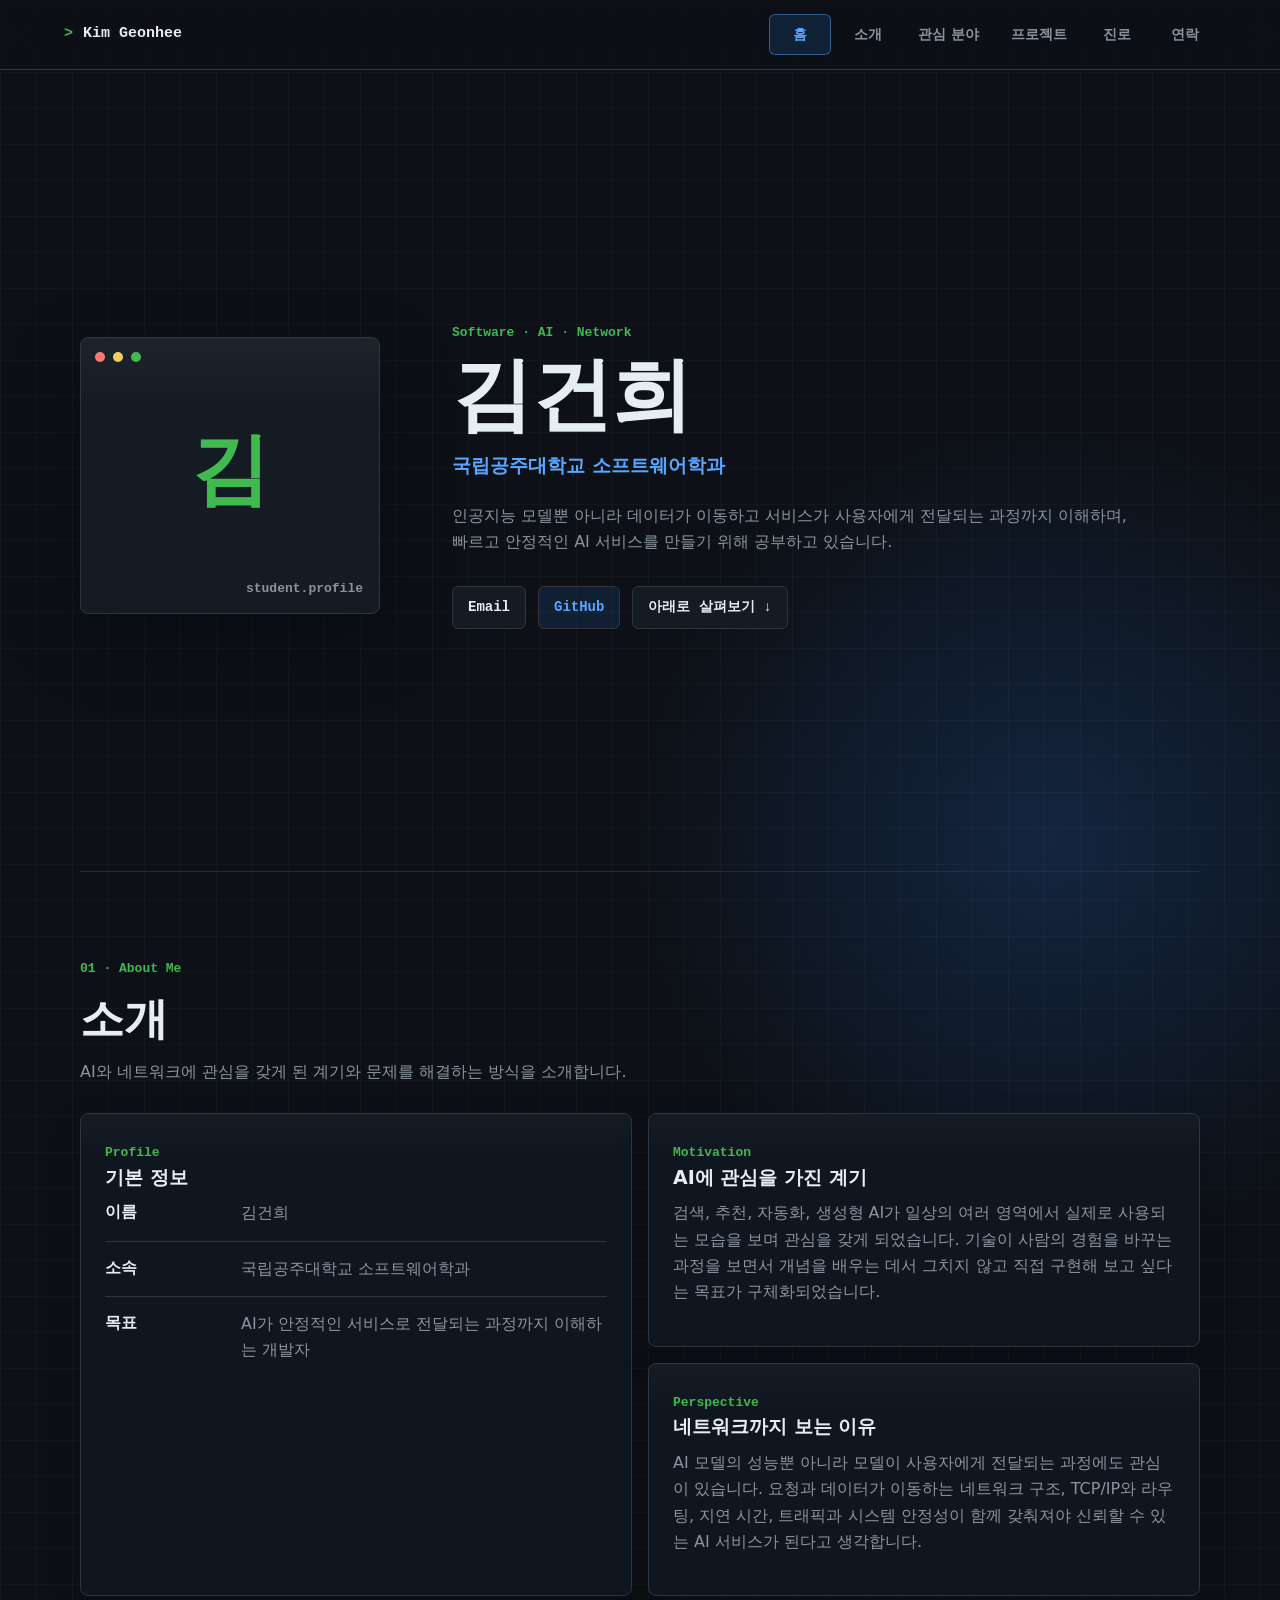
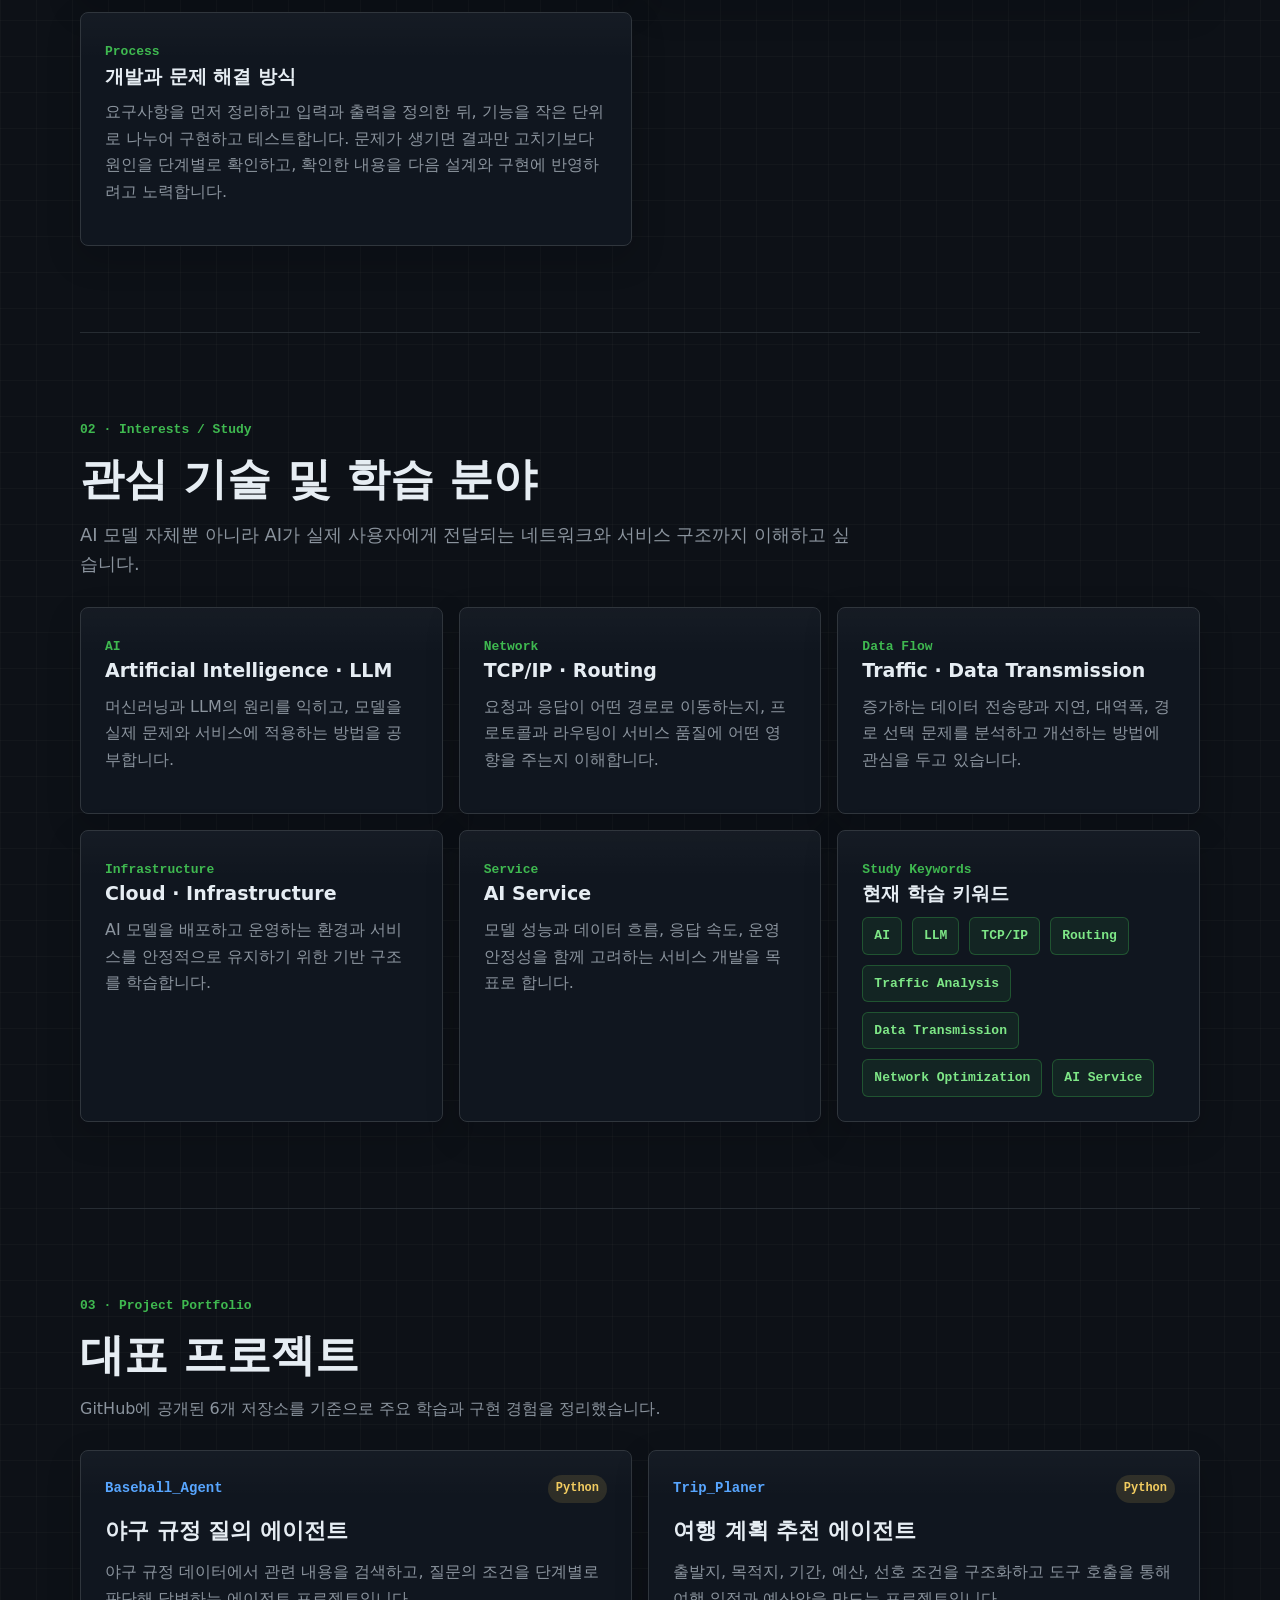
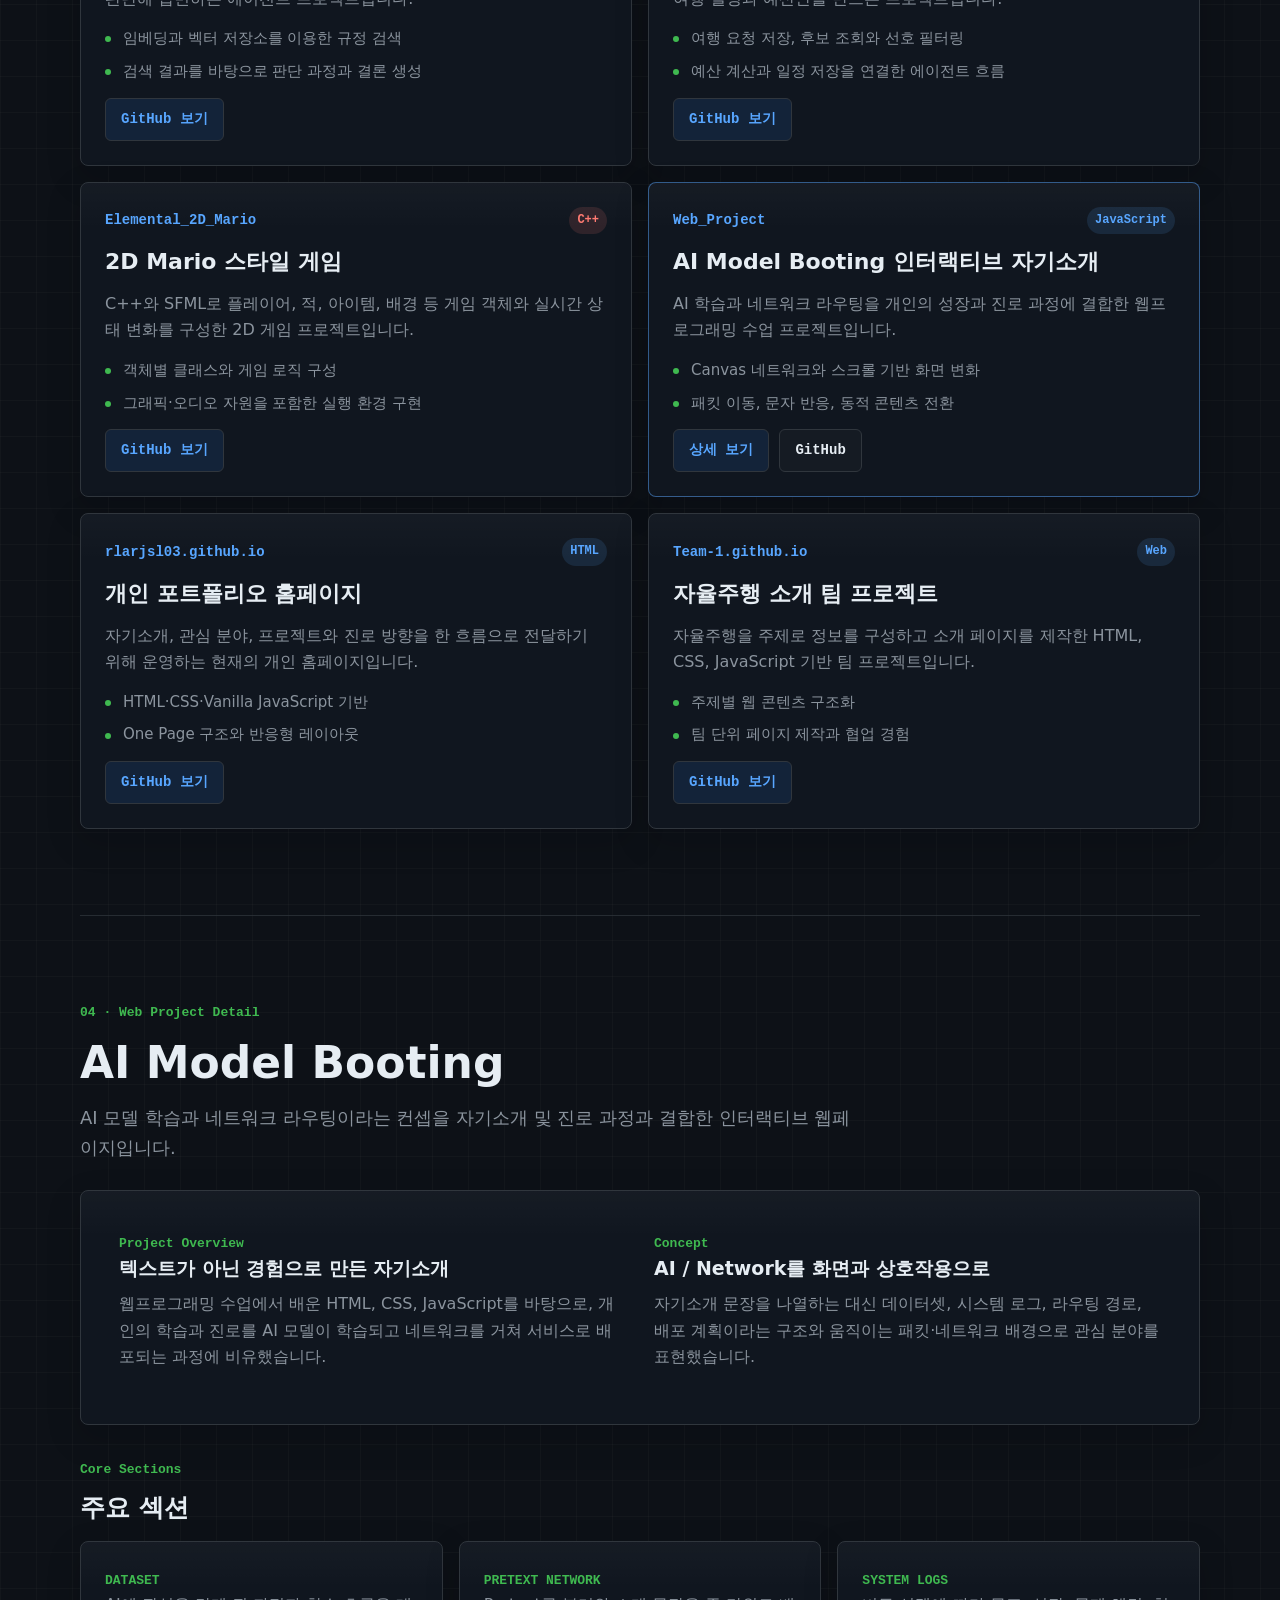
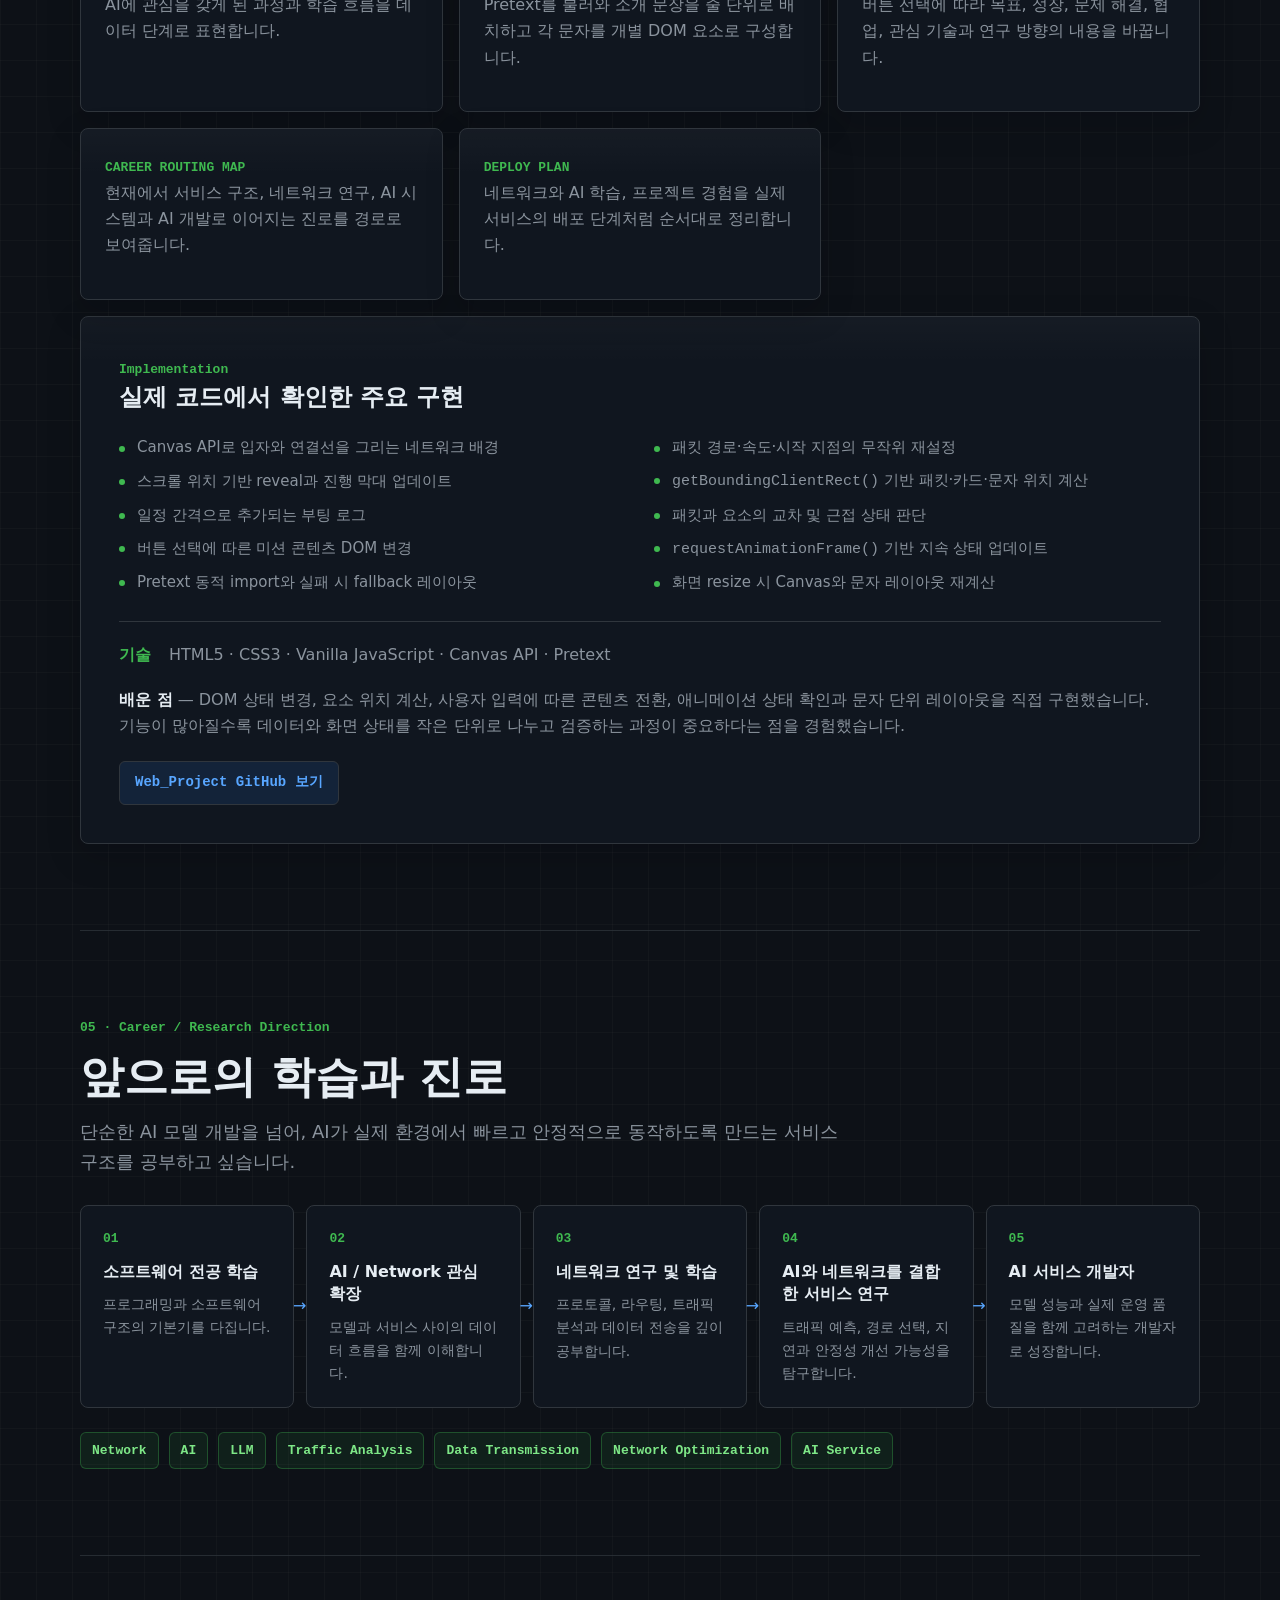
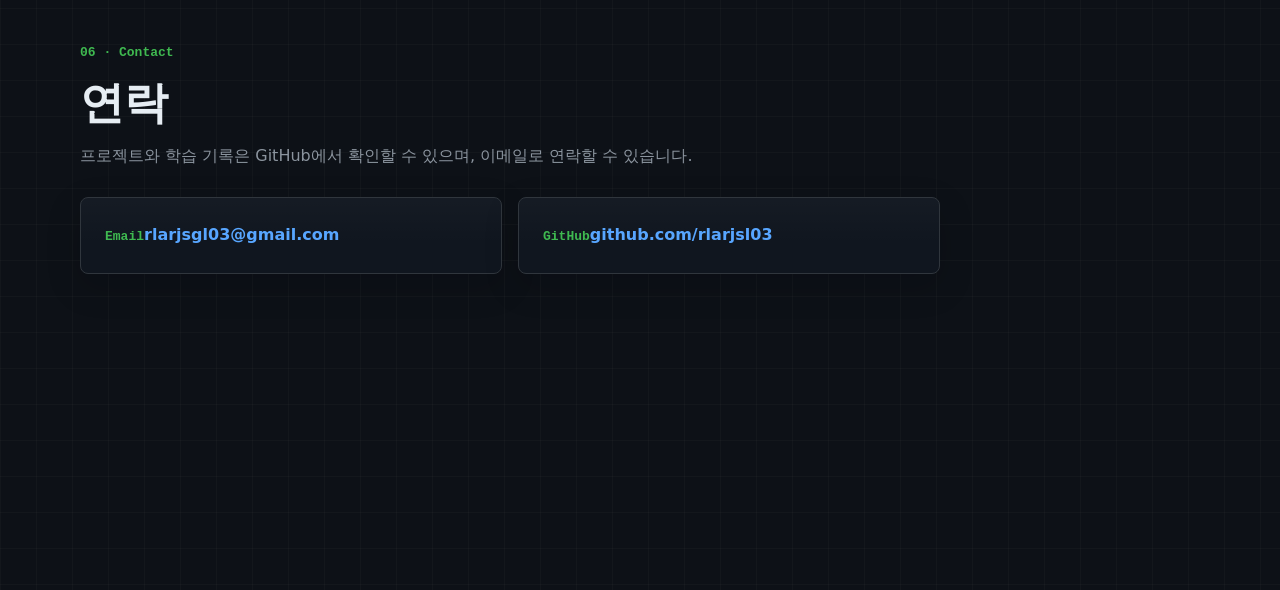
==== commit bef671f7: "commit: 내용 보강" ====
--- a/index.html
+++ b/index.html
@@ -1,82 +1,180 @@
 <!doctype html>
 <html lang="ko">
-  <head>
-    <meta charset="utf-8">
-    <meta name="viewport" content="width=device-width, initial-scale=1">
-    <title>김건희 개인 홈페이지</title>
-    <link rel="stylesheet" href="styles.css">
-  </head>
-  <body>
-    <header class="site-header">
-      <a class="brand" href="index.html">Kim Geonhee</a>
-      <nav class="top-tabs" aria-label="주요 페이지">
-        <a class="active" href="index.html">홈</a>
-        <a href="about.html">소개</a>
-        <a href="classes.html">포트폴리오</a>
-        <a href="contact.html">연락</a>
-      </nav>
-    </header>
+<head>
+  <meta charset="utf-8">
+  <meta name="viewport" content="width=device-width, initial-scale=1">
+  <meta name="description" content="AI와 네트워크를 공부하는 소프트웨어학과 학생 김건희의 포트폴리오입니다.">
+  <title>김건희 | AI &amp; Network Portfolio</title>
+  <link rel="stylesheet" href="styles.css">
+  <script src="script.js" defer></script>
+</head>
+<body>
+  <header class="site-header">
+    <a class="brand" href="#home">Kim Geonhee</a>
+    <nav class="top-tabs" aria-label="주요 섹션">
+      <a class="active" href="#home">홈</a><a href="#about">소개</a><a href="#interests">관심 분야</a>
+      <a href="#projects">프로젝트</a><a href="#career">진로</a><a href="#contact">연락</a>
+    </nav>
+  </header>
 
-    <main>
-      <section class="profile-hero">
-        <div class="profile-photo" aria-hidden="true">김</div>
-        <div class="intro">
-          <p class="eyebrow">Personal Homepage</p>
-          <h1>김건희</h1>
-          <p class="subtitle">공주대학교 소프트웨어학과</p>
-          <p class="summary">
-            인공지능 모델뿐 아니라 데이터가 이동하고 서비스가 사용자에게 전달되는
-            과정까지 이해하며, 안정적인 AI 서비스를 만들기 위해 공부하는 소프트웨어학과 학생입니다.
-          </p>
-          <div class="quick-links" aria-label="주요 링크">
-            <a href="mailto:rlarjsgl03@gmail.com">rlarjsgl03@gmail.com</a>
-            <a href="https://github.com/rlarjsl03" target="_blank" rel="noreferrer">GitHub</a>
-          </div>
+  <main>
+    <section id="home" class="profile-hero page-section" aria-labelledby="home-title">
+      <div class="profile-photo" aria-hidden="true">김</div>
+      <div class="intro">
+        <p class="eyebrow">Software · AI · Network</p>
+        <h1 id="home-title">김건희</h1>
+        <p class="subtitle">국립공주대학교 소프트웨어학과</p>
+        <p class="summary">인공지능 모델뿐 아니라 데이터가 이동하고 서비스가 사용자에게 전달되는 과정까지 이해하며, 빠르고 안정적인 AI 서비스를 만들기 위해 공부하고 있습니다.</p>
+        <div class="quick-links" aria-label="주요 링크">
+          <a href="mailto:rlarjsgl03@gmail.com">Email</a>
+          <a href="https://github.com/rlarjsl03" target="_blank" rel="noreferrer">GitHub</a>
+          <a href="#about">아래로 살펴보기 ↓</a>
         </div>
-      </section>
+      </div>
+    </section>
 
-      <section class="content-grid" aria-label="홈페이지 주요 내용">
+    <section id="about" class="page-section" aria-labelledby="about-title">
+      <div class="section-heading">
+        <p class="eyebrow">01 · About Me</p><h2 id="about-title">소개</h2>
+        <p>AI와 네트워크에 관심을 갖게 된 계기와 문제를 해결하는 방식을 소개합니다.</p>
+      </div>
+      <div class="content-grid about-grid">
         <article class="panel">
-          <span class="panel-label">About</span>
-          <h2>한 줄 소개</h2>
-          <p>
-            AI를 실제 서비스로 연결하는 데 필요한 소프트웨어와 네트워크 기반을
-            함께 이해하고, 배운 내용을 프로젝트로 구현하고 있습니다.
-          </p>
+          <span class="panel-label">Profile</span><h3>기본 정보</h3>
+          <dl class="info-list">
+            <div><dt>이름</dt><dd>김건희</dd></div>
+            <div><dt>소속</dt><dd>국립공주대학교 소프트웨어학과</dd></div>
+            <div><dt>목표</dt><dd>AI가 안정적인 서비스로 전달되는 과정까지 이해하는 개발자</dd></div>
+          </dl>
         </article>
+        <article class="panel">
+          <span class="panel-label">Motivation</span><h3>AI에 관심을 가진 계기</h3>
+          <p>검색, 추천, 자동화, 생성형 AI가 일상의 여러 영역에서 실제로 사용되는 모습을 보며 관심을 갖게 되었습니다. 기술이 사람의 경험을 바꾸는 과정을 보면서 개념을 배우는 데서 그치지 않고 직접 구현해 보고 싶다는 목표가 구체화되었습니다.</p>
+        </article>
+        <article class="panel">
+          <span class="panel-label">Perspective</span><h3>네트워크까지 보는 이유</h3>
+          <p>AI 모델의 성능뿐 아니라 모델이 사용자에게 전달되는 과정에도 관심이 있습니다. 요청과 데이터가 이동하는 네트워크 구조, TCP/IP와 라우팅, 지연 시간, 트래픽과 시스템 안정성이 함께 갖춰져야 신뢰할 수 있는 AI 서비스가 된다고 생각합니다.</p>
+        </article>
+        <article class="panel">
+          <span class="panel-label">Process</span><h3>개발과 문제 해결 방식</h3>
+          <p>요구사항을 먼저 정리하고 입력과 출력을 정의한 뒤, 기능을 작은 단위로 나누어 구현하고 테스트합니다. 문제가 생기면 결과만 고치기보다 원인을 단계별로 확인하고, 확인한 내용을 다음 설계와 구현에 반영하려고 노력합니다.</p>
+        </article>
+      </div>
+    </section>
 
-        <article class="panel">
-          <span class="panel-label">Interests</span>
-          <h2>관심 분야</h2>
-          <ul class="tag-list">
-            <li>AI · LLM</li>
-            <li>TCP/IP · Routing</li>
-            <li>Data · Traffic</li>
-            <li>Cloud Infrastructure</li>
-            <li>AI Service</li>
-          </ul>
+    <section id="interests" class="page-section" aria-labelledby="interests-title">
+      <div class="section-heading">
+        <p class="eyebrow">02 · Interests / Study</p><h2 id="interests-title">관심 기술 및 학습 분야</h2>
+        <p class="section-lead">AI 모델 자체뿐 아니라 AI가 실제 사용자에게 전달되는 네트워크와 서비스 구조까지 이해하고 싶습니다.</p>
+      </div>
+      <div class="content-grid interest-grid">
+        <article class="panel"><span class="panel-label">AI</span><h3>Artificial Intelligence · LLM</h3><p>머신러닝과 LLM의 원리를 익히고, 모델을 실제 문제와 서비스에 적용하는 방법을 공부합니다.</p></article>
+        <article class="panel"><span class="panel-label">Network</span><h3>TCP/IP · Routing</h3><p>요청과 응답이 어떤 경로로 이동하는지, 프로토콜과 라우팅이 서비스 품질에 어떤 영향을 주는지 이해합니다.</p></article>
+        <article class="panel"><span class="panel-label">Data Flow</span><h3>Traffic · Data Transmission</h3><p>증가하는 데이터 전송량과 지연, 대역폭, 경로 선택 문제를 분석하고 개선하는 방법에 관심을 두고 있습니다.</p></article>
+        <article class="panel"><span class="panel-label">Infrastructure</span><h3>Cloud · Infrastructure</h3><p>AI 모델을 배포하고 운영하는 환경과 서비스를 안정적으로 유지하기 위한 기반 구조를 학습합니다.</p></article>
+        <article class="panel"><span class="panel-label">Service</span><h3>AI Service</h3><p>모델 성능과 데이터 흐름, 응답 속도, 운영 안정성을 함께 고려하는 서비스 개발을 목표로 합니다.</p></article>
+        <article class="panel"><span class="panel-label">Study Keywords</span><h3>현재 학습 키워드</h3><ul class="tag-list"><li>AI</li><li>LLM</li><li>TCP/IP</li><li>Routing</li><li>Traffic Analysis</li><li>Data Transmission</li><li>Network Optimization</li><li>AI Service</li></ul></article>
+      </div>
+    </section>
+
+    <section id="projects" class="page-section" aria-labelledby="projects-title">
+      <div class="section-heading">
+        <p class="eyebrow">03 · Project Portfolio</p><h2 id="projects-title">대표 프로젝트</h2>
+        <p>GitHub에 공개된 6개 저장소를 기준으로 주요 학습과 구현 경험을 정리했습니다.</p>
+      </div>
+      <div class="project-grid">
+        <article class="panel project-card">
+          <div class="project-topline"><span class="repo-name">Baseball_Agent</span><span class="repo-language python">Python</span></div>
+          <h3>야구 규정 질의 에이전트</h3><p>야구 규정 데이터에서 관련 내용을 검색하고, 질문의 조건을 단계별로 판단해 답변하는 에이전트 프로젝트입니다.</p>
+          <ul class="note-list"><li>임베딩과 벡터 저장소를 이용한 규정 검색</li><li>검색 결과를 바탕으로 판단 과정과 결론 생성</li></ul>
+          <a class="text-button" href="https://github.com/rlarjsl03/Baseball_Agent" target="_blank" rel="noreferrer">GitHub 보기</a>
         </article>
+        <article class="panel project-card">
+          <div class="project-topline"><span class="repo-name">Trip_Planer</span><span class="repo-language python">Python</span></div>
+          <h3>여행 계획 추천 에이전트</h3><p>출발지, 목적지, 기간, 예산, 선호 조건을 구조화하고 도구 호출을 통해 여행 일정과 예산안을 만드는 프로젝트입니다.</p>
+          <ul class="note-list"><li>여행 요청 저장, 후보 조회와 선호 필터링</li><li>예산 계산과 일정 저장을 연결한 에이전트 흐름</li></ul>
+          <a class="text-button" href="https://github.com/rlarjsl03/Trip_Planer" target="_blank" rel="noreferrer">GitHub 보기</a>
+        </article>
+        <article class="panel project-card">
+          <div class="project-topline"><span class="repo-name">Elemental_2D_Mario</span><span class="repo-language cpp">C++</span></div>
+          <h3>2D Mario 스타일 게임</h3><p>C++와 SFML로 플레이어, 적, 아이템, 배경 등 게임 객체와 실시간 상태 변화를 구성한 2D 게임 프로젝트입니다.</p>
+          <ul class="note-list"><li>객체별 클래스와 게임 로직 구성</li><li>그래픽·오디오 자원을 포함한 실행 환경 구현</li></ul>
+          <a class="text-button" href="https://github.com/rlarjsl03/Elemental_2D_Mario" target="_blank" rel="noreferrer">GitHub 보기</a>
+        </article>
+        <article class="panel project-card featured-card">
+          <div class="project-topline"><span class="repo-name">Web_Project</span><span class="repo-language web">JavaScript</span></div>
+          <h3>AI Model Booting 인터랙티브 자기소개</h3><p>AI 학습과 네트워크 라우팅을 개인의 성장과 진로 과정에 결합한 웹프로그래밍 수업 프로젝트입니다.</p>
+          <ul class="note-list"><li>Canvas 네트워크와 스크롤 기반 화면 변화</li><li>패킷 이동, 문자 반응, 동적 콘텐츠 전환</li></ul>
+          <div class="card-actions"><a class="text-button" href="#web-project">상세 보기</a><a class="text-button secondary" href="https://github.com/rlarjsl03/Web_Project" target="_blank" rel="noreferrer">GitHub</a></div>
+        </article>
+        <article class="panel project-card">
+          <div class="project-topline"><span class="repo-name">rlarjsl03.github.io</span><span class="repo-language web">HTML</span></div>
+          <h3>개인 포트폴리오 홈페이지</h3><p>자기소개, 관심 분야, 프로젝트와 진로 방향을 한 흐름으로 전달하기 위해 운영하는 현재의 개인 홈페이지입니다.</p>
+          <ul class="note-list"><li>HTML·CSS·Vanilla JavaScript 기반</li><li>One Page 구조와 반응형 레이아웃</li></ul>
+          <a class="text-button" href="https://github.com/rlarjsl03/rlarjsl03.github.io" target="_blank" rel="noreferrer">GitHub 보기</a>
+        </article>
+        <article class="panel project-card">
+          <div class="project-topline"><span class="repo-name">Team-1.github.io</span><span class="repo-language web">Web</span></div>
+          <h3>자율주행 소개 팀 프로젝트</h3><p>자율주행을 주제로 정보를 구성하고 소개 페이지를 제작한 HTML, CSS, JavaScript 기반 팀 프로젝트입니다.</p>
+          <ul class="note-list"><li>주제별 웹 콘텐츠 구조화</li><li>팀 단위 페이지 제작과 협업 경험</li></ul>
+          <a class="text-button" href="https://github.com/rlarjsl03/Team-1.github.io" target="_blank" rel="noreferrer">GitHub 보기</a>
+        </article>
+      </div>
+    </section>
 
-        <article class="panel wide">
-          <span class="panel-label">Experience</span>
-          <h2>학습을 프로젝트로 연결하기</h2>
-          <p>
-            Python 에이전트, C++ 게임, 인터랙티브 웹 프로젝트를 진행하며 입력과 출력,
-            상태 변화, 사용자 상호작용을 직접 설계하고 구현했습니다.
-          </p>
-          <a class="text-button" href="classes.html">포트폴리오 보기</a>
-        </article>
+    <section id="web-project" class="page-section" aria-labelledby="web-project-title">
+      <div class="section-heading">
+        <p class="eyebrow">04 · Web Project Detail</p><h2 id="web-project-title">AI Model Booting</h2>
+        <p class="section-lead">AI 모델 학습과 네트워크 라우팅이라는 컨셉을 자기소개 및 진로 과정과 결합한 인터랙티브 웹페이지입니다.</p>
+      </div>
+      <article class="panel detail-panel">
+        <div class="detail-grid">
+          <div><span class="panel-label">Project Overview</span><h3>텍스트가 아닌 경험으로 만든 자기소개</h3><p>웹프로그래밍 수업에서 배운 HTML, CSS, JavaScript를 바탕으로, 개인의 학습과 진로를 AI 모델이 학습되고 네트워크를 거쳐 서비스로 배포되는 과정에 비유했습니다.</p></div>
+          <div><span class="panel-label">Concept</span><h3>AI / Network를 화면과 상호작용으로</h3><p>자기소개 문장을 나열하는 대신 데이터셋, 시스템 로그, 라우팅 경로, 배포 계획이라는 구조와 움직이는 패킷·네트워크 배경으로 관심 분야를 표현했습니다.</p></div>
+        </div>
+      </article>
+      <div class="section-heading subheading"><p class="eyebrow">Core Sections</p><h3>주요 섹션</h3></div>
+      <div class="content-grid web-section-grid">
+        <article class="panel"><span class="panel-label">DATASET</span><p>AI에 관심을 갖게 된 과정과 학습 흐름을 데이터 단계로 표현합니다.</p></article>
+        <article class="panel"><span class="panel-label">PRETEXT NETWORK</span><p>Pretext를 불러와 소개 문장을 줄 단위로 배치하고 각 문자를 개별 DOM 요소로 구성합니다.</p></article>
+        <article class="panel"><span class="panel-label">SYSTEM LOGS</span><p>버튼 선택에 따라 목표, 성장, 문제 해결, 협업, 관심 기술과 연구 방향의 내용을 바꿉니다.</p></article>
+        <article class="panel"><span class="panel-label">CAREER ROUTING MAP</span><p>현재에서 서비스 구조, 네트워크 연구, AI 시스템과 AI 개발로 이어지는 진로를 경로로 보여줍니다.</p></article>
+        <article class="panel"><span class="panel-label">DEPLOY PLAN</span><p>네트워크와 AI 학습, 프로젝트 경험을 실제 서비스의 배포 단계처럼 순서대로 정리합니다.</p></article>
+      </div>
+      <article class="panel implementation-panel">
+        <span class="panel-label">Implementation</span><h3>실제 코드에서 확인한 주요 구현</h3>
+        <div class="detail-grid">
+          <ul class="note-list"><li>Canvas API로 입자와 연결선을 그리는 네트워크 배경</li><li>스크롤 위치 기반 reveal과 진행 막대 업데이트</li><li>일정 간격으로 추가되는 부팅 로그</li><li>버튼 선택에 따른 미션 콘텐츠 DOM 변경</li><li>Pretext 동적 import와 실패 시 fallback 레이아웃</li></ul>
+          <ul class="note-list"><li>패킷 경로·속도·시작 지점의 무작위 재설정</li><li><code>getBoundingClientRect()</code> 기반 패킷·카드·문자 위치 계산</li><li>패킷과 요소의 교차 및 근접 상태 판단</li><li><code>requestAnimationFrame()</code> 기반 지속 상태 업데이트</li><li>화면 resize 시 Canvas와 문자 레이아웃 재계산</li></ul>
+        </div>
+        <div class="tech-line"><strong>기술</strong><span>HTML5 · CSS3 · Vanilla JavaScript · Canvas API · Pretext</span></div>
+        <p class="learning-note"><strong>배운 점</strong> — DOM 상태 변경, 요소 위치 계산, 사용자 입력에 따른 콘텐츠 전환, 애니메이션 상태 확인과 문자 단위 레이아웃을 직접 구현했습니다. 기능이 많아질수록 데이터와 화면 상태를 작은 단위로 나누고 검증하는 과정이 중요하다는 점을 경험했습니다.</p>
+        <a class="text-button" href="https://github.com/rlarjsl03/Web_Project" target="_blank" rel="noreferrer">Web_Project GitHub 보기</a>
+      </article>
+    </section>
 
-        <article class="panel">
-          <span class="panel-label">Portfolio</span>
-          <h2>연구 및 포트폴리오 요약</h2>
-          <p>
-            웹프로그래밍 프로젝트에서는 AI 모델의 학습과 네트워크 라우팅을 자기소개에
-            결합하고, JavaScript로 패킷 이동과 텍스트 반응을 구현했습니다. 이러한 경험을
-            AI 서비스의 데이터 흐름과 시스템 안정성을 이해하는 방향으로 이어가고 있습니다.
-          </p>
-        </article>
-      </section>
-    </main>
-  </body>
+    <section id="career" class="page-section" aria-labelledby="career-title">
+      <div class="section-heading">
+        <p class="eyebrow">05 · Career / Research Direction</p><h2 id="career-title">앞으로의 학습과 진로</h2>
+        <p class="section-lead">단순한 AI 모델 개발을 넘어, AI가 실제 환경에서 빠르고 안정적으로 동작하도록 만드는 서비스 구조를 공부하고 싶습니다.</p>
+      </div>
+      <ol class="career-route" aria-label="진로 방향">
+        <li><span>01</span><div><strong>소프트웨어 전공 학습</strong><p>프로그래밍과 소프트웨어 구조의 기본기를 다집니다.</p></div></li>
+        <li><span>02</span><div><strong>AI / Network 관심 확장</strong><p>모델과 서비스 사이의 데이터 흐름을 함께 이해합니다.</p></div></li>
+        <li><span>03</span><div><strong>네트워크 연구 및 학습</strong><p>프로토콜, 라우팅, 트래픽 분석과 데이터 전송을 깊이 공부합니다.</p></div></li>
+        <li><span>04</span><div><strong>AI와 네트워크를 결합한 서비스 연구</strong><p>트래픽 예측, 경로 선택, 지연과 안정성 개선 가능성을 탐구합니다.</p></div></li>
+        <li><span>05</span><div><strong>AI 서비스 개발자</strong><p>모델 성능과 실제 운영 품질을 함께 고려하는 개발자로 성장합니다.</p></div></li>
+      </ol>
+      <ul class="tag-list career-tags"><li>Network</li><li>AI</li><li>LLM</li><li>Traffic Analysis</li><li>Data Transmission</li><li>Network Optimization</li><li>AI Service</li></ul>
+    </section>
+
+    <section id="contact" class="page-section contact-section" aria-labelledby="contact-title">
+      <div class="section-heading"><p class="eyebrow">06 · Contact</p><h2 id="contact-title">연락</h2><p>프로젝트와 학습 기록은 GitHub에서 확인할 수 있으며, 이메일로 연락할 수 있습니다.</p></div>
+      <div class="contact-links">
+        <a class="panel contact-card" href="mailto:rlarjsgl03@gmail.com"><span class="panel-label">Email</span><strong>rlarjsgl03@gmail.com</strong></a>
+        <a class="panel contact-card" href="https://github.com/rlarjsl03" target="_blank" rel="noreferrer"><span class="panel-label">GitHub</span><strong>github.com/rlarjsl03</strong></a>
+      </div>
+    </section>
+  </main>
+</body>
 </html>
--- a/styles.css
+++ b/styles.css
@@ -18,6 +18,7 @@
 
 html {
   scroll-behavior: smooth;
+  scroll-padding-top: 88px;
 }
 
 body {
@@ -76,6 +77,11 @@
   justify-content: flex-end;
   gap: 6px;
   flex-wrap: wrap;
+  scrollbar-width: none;
+}
+
+.top-tabs::-webkit-scrollbar {
+  display: none;
 }
 
 .top-tabs a {
@@ -103,13 +109,24 @@
   padding: 52px 0 80px;
 }
 
+.page-section {
+  scroll-margin-top: 88px;
+  padding: 86px 0;
+  border-bottom: 1px solid rgba(48, 54, 61, 0.72);
+}
+
+.page-section:last-child {
+  border-bottom: 0;
+}
+
 .profile-hero {
   display: grid;
   grid-template-columns: 300px minmax(0, 1fr);
   gap: clamp(30px, 6vw, 72px);
   align-items: center;
   min-height: calc(100vh - 150px);
-  padding-bottom: 34px;
+  padding-top: 28px;
+  padding-bottom: 70px;
 }
 
 .profile-photo {
@@ -184,6 +201,12 @@
   margin-bottom: 12px;
   font-size: 21px;
   line-height: 1.3;
+}
+
+h3 {
+  margin: 0 0 10px;
+  font-size: 19px;
+  line-height: 1.35;
 }
 
 .subtitle {
@@ -282,12 +305,32 @@
 }
 
 .section-heading {
-  margin-bottom: 16px;
+  max-width: 780px;
+  margin-bottom: 28px;
 }
 
 .section-heading h2 {
   margin-bottom: 0;
-  font-size: 28px;
+  font-size: clamp(30px, 4vw, 44px);
+}
+
+.section-heading > p:last-child {
+  margin-top: 12px;
+  margin-bottom: 0;
+  color: var(--muted);
+}
+
+.section-lead {
+  font-size: 18px;
+}
+
+.subheading {
+  margin-top: 34px;
+  margin-bottom: 16px;
+}
+
+.subheading h3 {
+  font-size: 25px;
 }
 
 .project-grid {
@@ -337,6 +380,26 @@
   margin-top: auto;
 }
 
+.featured-card {
+  border-color: rgba(88, 166, 255, 0.48);
+}
+
+.card-actions {
+  display: flex;
+  gap: 10px;
+  flex-wrap: wrap;
+  margin-top: auto;
+}
+
+.project-card .card-actions .text-button {
+  margin-top: 0;
+}
+
+.text-button.secondary {
+  background: var(--panel);
+  color: var(--ink);
+}
+
 .project-topline {
   display: flex;
   align-items: center;
@@ -468,6 +531,143 @@
   margin: 0;
 }
 
+.about-grid {
+  grid-template-columns: repeat(2, minmax(0, 1fr));
+}
+
+.about-grid .panel:first-child {
+  grid-row: span 2;
+}
+
+.interest-grid .panel,
+.web-section-grid .panel {
+  height: 100%;
+}
+
+.detail-panel,
+.implementation-panel {
+  padding: clamp(24px, 4vw, 38px);
+}
+
+.detail-grid {
+  display: grid;
+  grid-template-columns: repeat(2, minmax(0, 1fr));
+  gap: 28px;
+}
+
+.implementation-panel {
+  margin-top: 16px;
+}
+
+.implementation-panel h3 {
+  margin-bottom: 22px;
+  font-size: 24px;
+}
+
+.tech-line {
+  display: flex;
+  gap: 18px;
+  margin-top: 26px;
+  padding-top: 20px;
+  border-top: 1px solid var(--line);
+}
+
+.tech-line strong {
+  flex: 0 0 auto;
+  color: var(--green);
+}
+
+.tech-line span,
+.learning-note {
+  color: var(--muted);
+}
+
+.learning-note {
+  margin: 18px 0 22px;
+}
+
+.learning-note strong {
+  color: var(--ink);
+}
+
+.career-route {
+  display: grid;
+  grid-template-columns: repeat(5, minmax(0, 1fr));
+  gap: 12px;
+  padding: 0;
+  margin: 0;
+  list-style: none;
+}
+
+.career-route li {
+  position: relative;
+  min-width: 0;
+  padding: 22px;
+  border: 1px solid var(--line);
+  border-radius: 8px;
+  background: var(--panel-soft);
+}
+
+.career-route li:not(:last-child)::after {
+  content: "→";
+  position: absolute;
+  top: 50%;
+  right: -13px;
+  z-index: 1;
+  color: var(--accent-strong);
+  transform: translateY(-50%);
+}
+
+.career-route li > span {
+  display: block;
+  margin-bottom: 12px;
+  color: var(--green);
+  font-family: "SFMono-Regular", Consolas, "Liberation Mono", monospace;
+  font-size: 13px;
+  font-weight: 800;
+}
+
+.career-route strong {
+  display: block;
+  line-height: 1.4;
+}
+
+.career-route p {
+  margin: 10px 0 0;
+  color: var(--muted);
+  font-size: 14px;
+}
+
+.career-tags {
+  margin-top: 24px;
+}
+
+.contact-section {
+  min-height: 62vh;
+}
+
+.contact-links {
+  display: grid;
+  grid-template-columns: repeat(2, minmax(0, 1fr));
+  gap: 16px;
+  max-width: 860px;
+}
+
+.contact-card {
+  display: block;
+  text-decoration: none;
+}
+
+.contact-card strong {
+  color: var(--accent-strong);
+  overflow-wrap: anywhere;
+}
+
+a:focus-visible {
+  outline: 2px solid var(--accent-strong);
+  outline-offset: 3px;
+}
+
 .link-list {
   display: grid;
   gap: 12px;
@@ -490,13 +690,20 @@
 
 @media (max-width: 820px) {
   .site-header {
-    align-items: flex-start;
-    flex-direction: column;
+    gap: 12px;
+    padding-inline: 18px;
   }
 
   .top-tabs {
+    flex: 1 1 auto;
     justify-content: flex-start;
-    width: 100%;
+    flex-wrap: nowrap;
+    min-width: 0;
+    overflow-x: auto;
+  }
+
+  .top-tabs a {
+    flex: 0 0 auto;
   }
 
   .profile-hero {
@@ -513,6 +720,10 @@
     grid-template-columns: 1fr;
   }
 
+  .about-grid .panel:first-child {
+    grid-row: auto;
+  }
+
   .stats-grid,
   .project-grid {
     grid-template-columns: 1fr;
@@ -520,6 +731,24 @@
 
   .panel.wide {
     grid-column: auto;
+  }
+
+  .detail-grid,
+  .contact-links {
+    grid-template-columns: 1fr;
+  }
+
+  .career-route {
+    grid-template-columns: 1fr;
+  }
+
+  .career-route li:not(:last-child)::after {
+    content: "↓";
+    top: auto;
+    right: auto;
+    bottom: -17px;
+    left: 28px;
+    transform: none;
   }
 }
 
@@ -530,12 +759,26 @@
   }
 
   .site-header {
-    padding: 14px;
+    padding: 10px 14px;
+  }
+
+  .brand {
+    display: none;
+  }
+
+  .top-tabs {
+    display: grid;
+    grid-template-columns: repeat(6, minmax(0, 1fr));
+    width: 100%;
+    gap: 2px;
+    overflow: visible;
   }
 
   .top-tabs a {
-    min-width: 56px;
-    padding: 8px 10px;
+    min-width: auto;
+    padding: 7px 2px;
+    font-size: 11px;
+    white-space: nowrap;
   }
 
   .panel {
@@ -546,4 +789,27 @@
     grid-template-columns: 1fr;
     gap: 4px;
   }
-}
+
+  .page-section {
+    padding: 62px 0;
+  }
+
+  .profile-hero {
+    padding-top: 20px;
+  }
+
+  .profile-photo {
+    width: 180px;
+  }
+
+  .tech-line {
+    flex-direction: column;
+    gap: 5px;
+  }
+}
+
+@media (prefers-reduced-motion: reduce) {
+  html {
+    scroll-behavior: auto;
+  }
+}
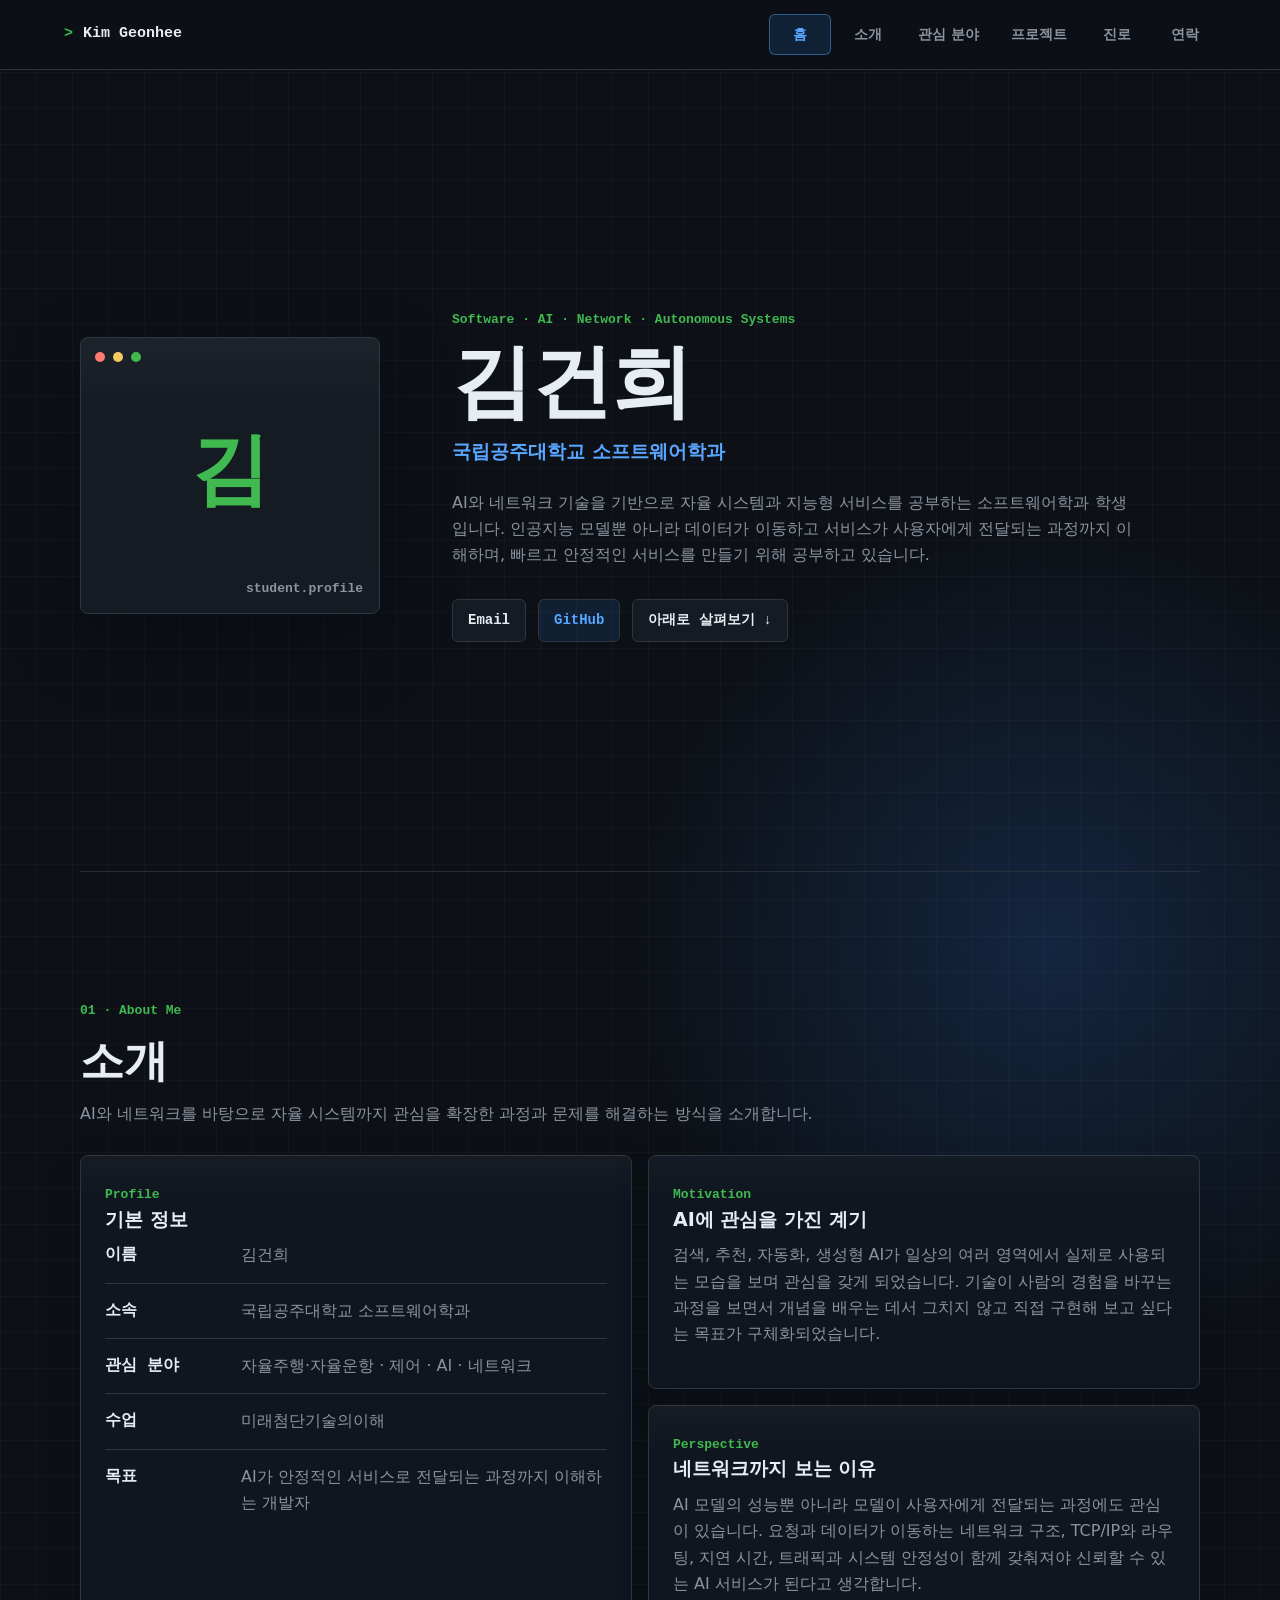
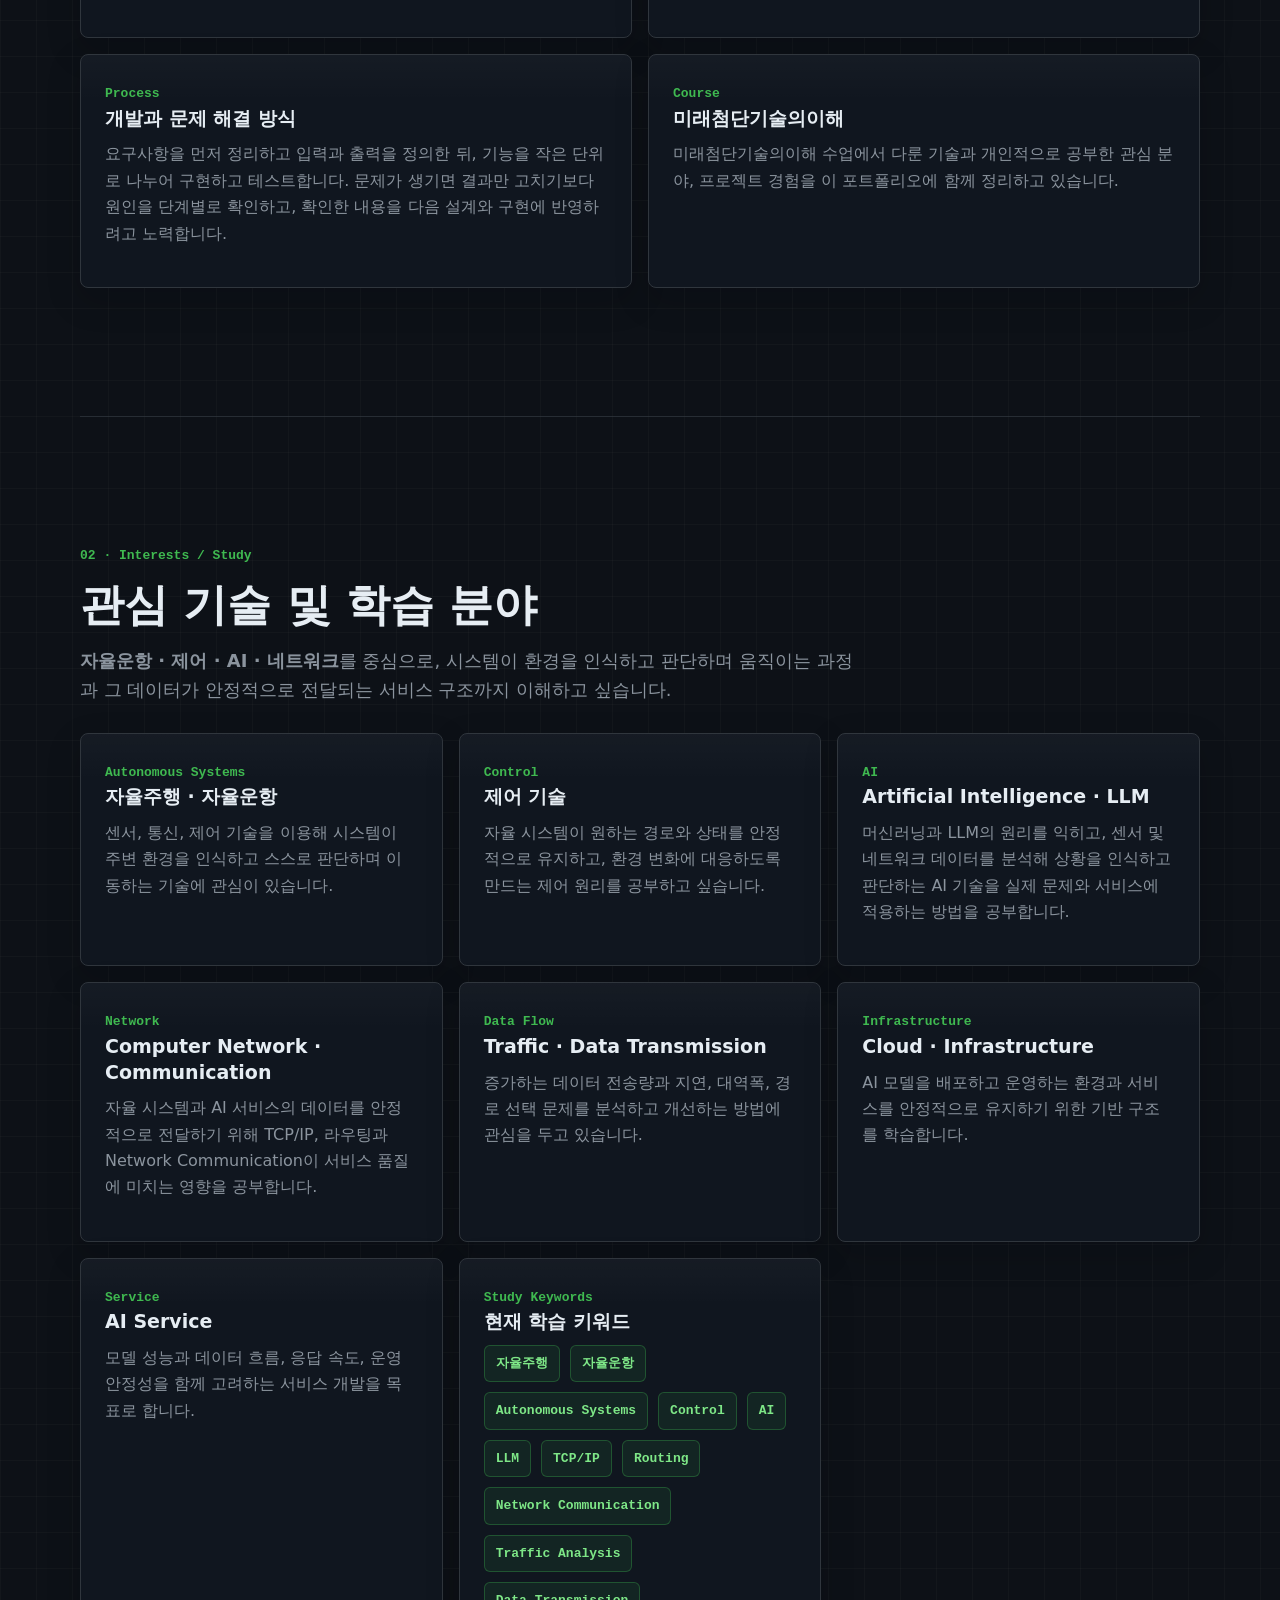
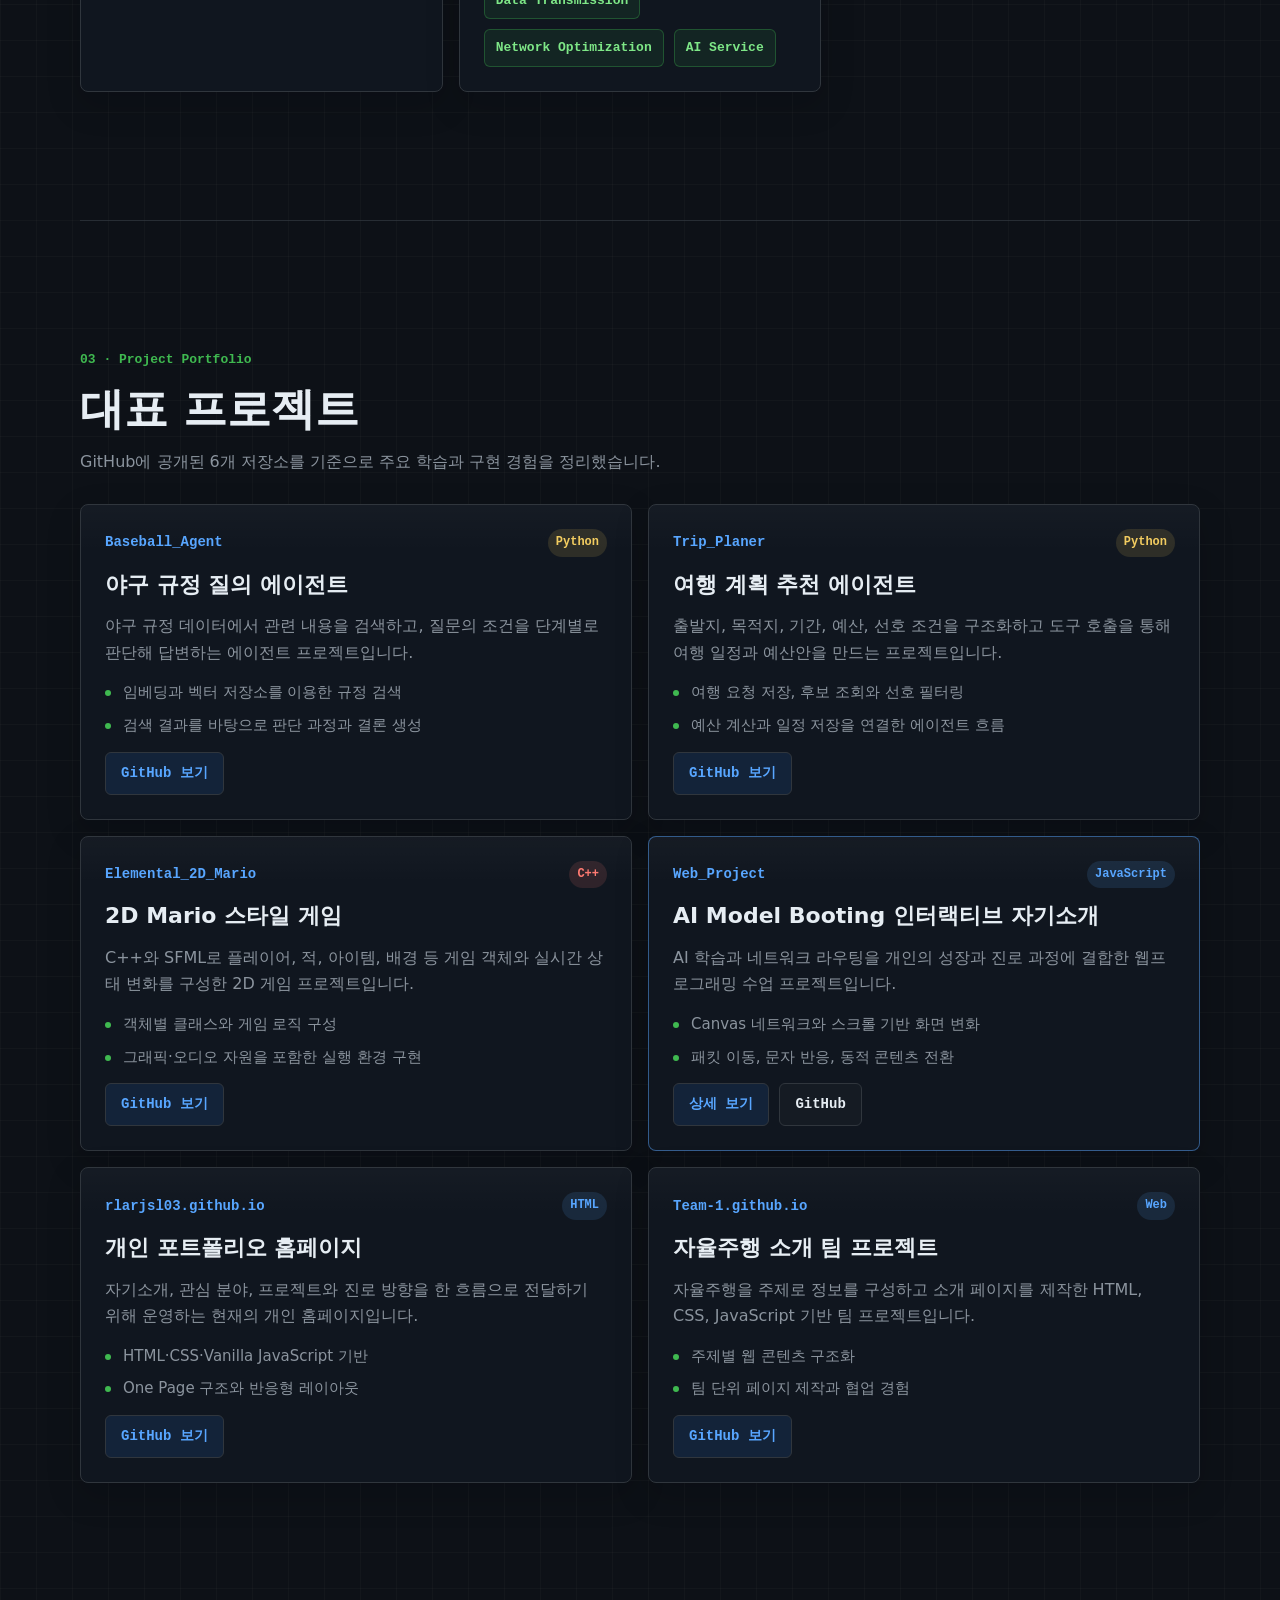
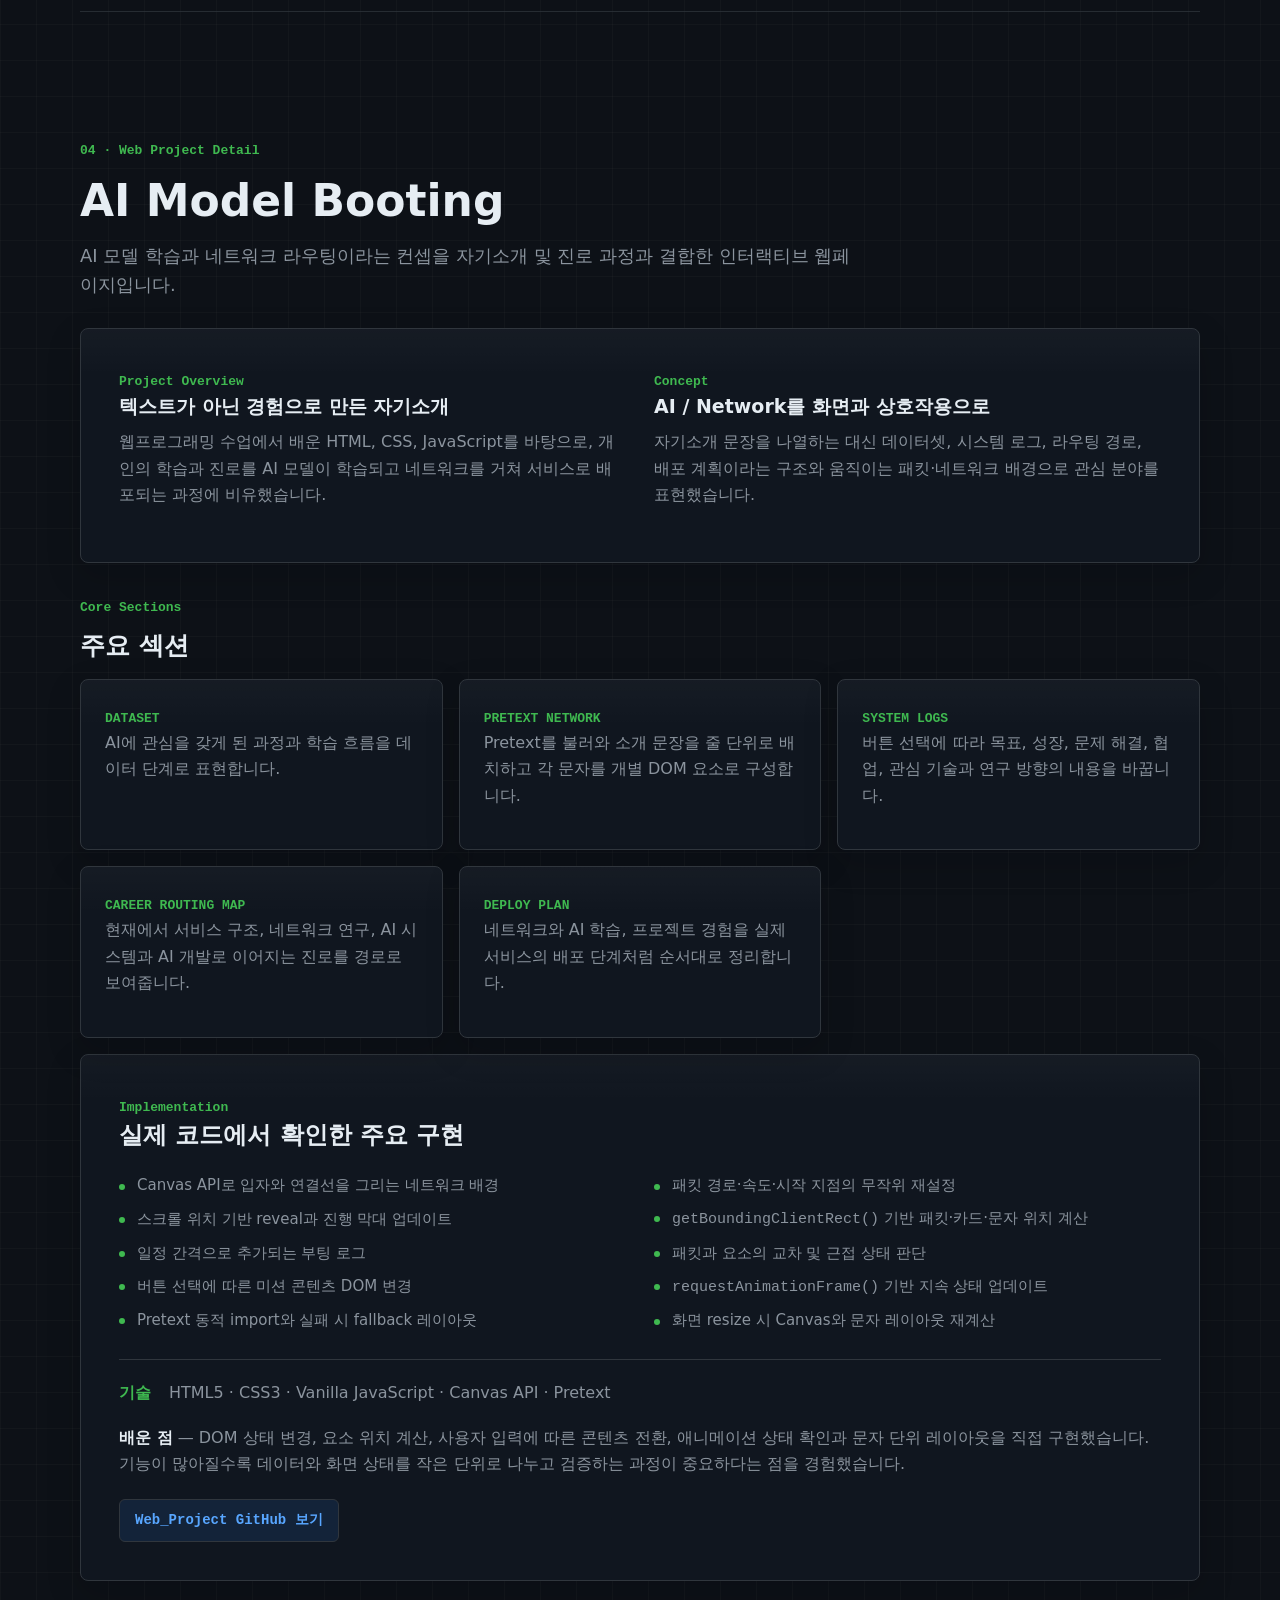
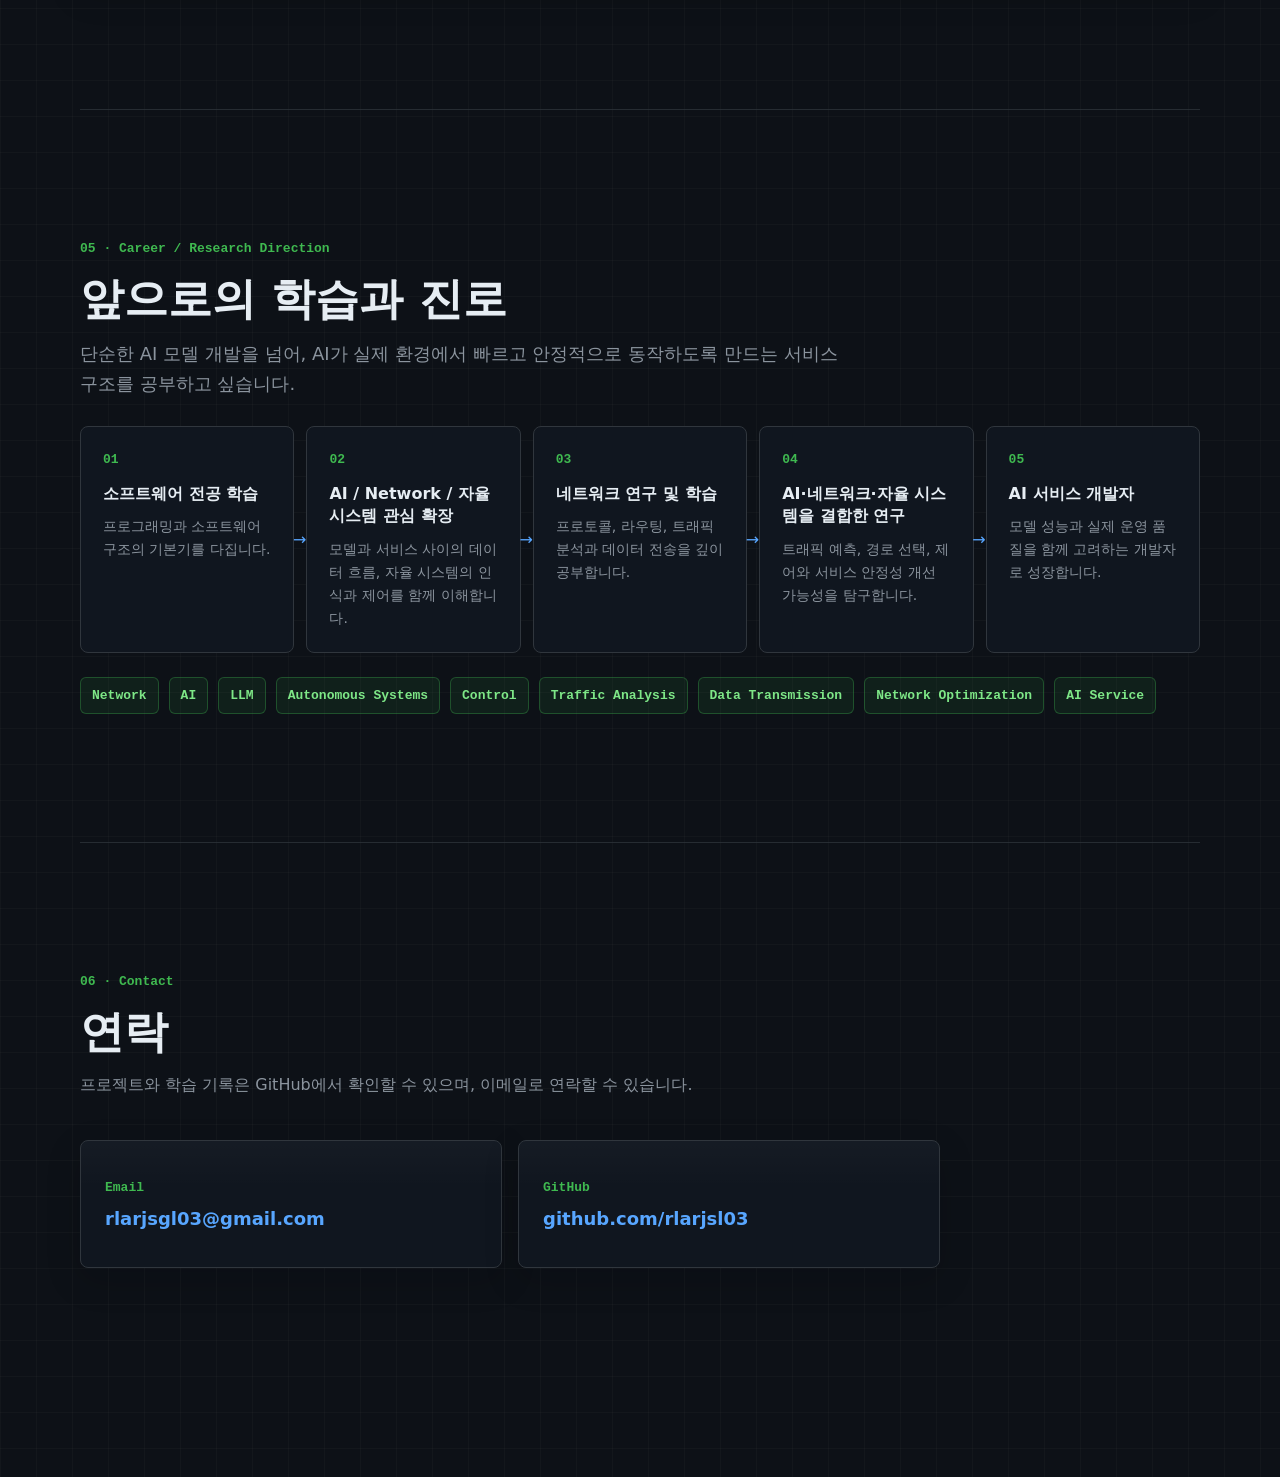
==== commit 30c7b55f: "commit: 내용 보강" ====
--- a/index.html
+++ b/index.html
@@ -3,7 +3,7 @@
 <head>
   <meta charset="utf-8">
   <meta name="viewport" content="width=device-width, initial-scale=1">
-  <meta name="description" content="AI와 네트워크를 공부하는 소프트웨어학과 학생 김건희의 포트폴리오입니다.">
+  <meta name="description" content="AI와 네트워크를 기반으로 자율 시스템과 지능형 서비스를 공부하는 소프트웨어학과 학생 김건희의 포트폴리오입니다.">
   <title>김건희 | AI &amp; Network Portfolio</title>
   <link rel="stylesheet" href="styles.css">
   <script src="script.js" defer></script>
@@ -21,10 +21,10 @@
     <section id="home" class="profile-hero page-section" aria-labelledby="home-title">
       <div class="profile-photo" aria-hidden="true">김</div>
       <div class="intro">
-        <p class="eyebrow">Software · AI · Network</p>
+        <p class="eyebrow">Software · AI · Network · Autonomous Systems</p>
         <h1 id="home-title">김건희</h1>
         <p class="subtitle">국립공주대학교 소프트웨어학과</p>
-        <p class="summary">인공지능 모델뿐 아니라 데이터가 이동하고 서비스가 사용자에게 전달되는 과정까지 이해하며, 빠르고 안정적인 AI 서비스를 만들기 위해 공부하고 있습니다.</p>
+        <p class="summary">AI와 네트워크 기술을 기반으로 자율 시스템과 지능형 서비스를 공부하는 소프트웨어학과 학생입니다. 인공지능 모델뿐 아니라 데이터가 이동하고 서비스가 사용자에게 전달되는 과정까지 이해하며, 빠르고 안정적인 서비스를 만들기 위해 공부하고 있습니다.</p>
         <div class="quick-links" aria-label="주요 링크">
           <a href="mailto:rlarjsgl03@gmail.com">Email</a>
           <a href="https://github.com/rlarjsl03" target="_blank" rel="noreferrer">GitHub</a>
@@ -36,7 +36,7 @@
     <section id="about" class="page-section" aria-labelledby="about-title">
       <div class="section-heading">
         <p class="eyebrow">01 · About Me</p><h2 id="about-title">소개</h2>
-        <p>AI와 네트워크에 관심을 갖게 된 계기와 문제를 해결하는 방식을 소개합니다.</p>
+        <p>AI와 네트워크를 바탕으로 자율 시스템까지 관심을 확장한 과정과 문제를 해결하는 방식을 소개합니다.</p>
       </div>
       <div class="content-grid about-grid">
         <article class="panel">
@@ -44,6 +44,8 @@
           <dl class="info-list">
             <div><dt>이름</dt><dd>김건희</dd></div>
             <div><dt>소속</dt><dd>국립공주대학교 소프트웨어학과</dd></div>
+            <div><dt>관심 분야</dt><dd>자율주행·자율운항 · 제어 · AI · 네트워크</dd></div>
+            <div><dt>수업</dt><dd>미래첨단기술의이해</dd></div>
             <div><dt>목표</dt><dd>AI가 안정적인 서비스로 전달되는 과정까지 이해하는 개발자</dd></div>
           </dl>
         </article>
@@ -59,21 +61,27 @@
           <span class="panel-label">Process</span><h3>개발과 문제 해결 방식</h3>
           <p>요구사항을 먼저 정리하고 입력과 출력을 정의한 뒤, 기능을 작은 단위로 나누어 구현하고 테스트합니다. 문제가 생기면 결과만 고치기보다 원인을 단계별로 확인하고, 확인한 내용을 다음 설계와 구현에 반영하려고 노력합니다.</p>
         </article>
+        <article class="panel">
+          <span class="panel-label">Course</span><h3>미래첨단기술의이해</h3>
+          <p>미래첨단기술의이해 수업에서 다룬 기술과 개인적으로 공부한 관심 분야, 프로젝트 경험을 이 포트폴리오에 함께 정리하고 있습니다.</p>
+        </article>
       </div>
     </section>
 
     <section id="interests" class="page-section" aria-labelledby="interests-title">
       <div class="section-heading">
         <p class="eyebrow">02 · Interests / Study</p><h2 id="interests-title">관심 기술 및 학습 분야</h2>
-        <p class="section-lead">AI 모델 자체뿐 아니라 AI가 실제 사용자에게 전달되는 네트워크와 서비스 구조까지 이해하고 싶습니다.</p>
+        <p class="section-lead"><strong>자율운항 · 제어 · AI · 네트워크</strong>를 중심으로, 시스템이 환경을 인식하고 판단하며 움직이는 과정과 그 데이터가 안정적으로 전달되는 서비스 구조까지 이해하고 싶습니다.</p>
       </div>
       <div class="content-grid interest-grid">
-        <article class="panel"><span class="panel-label">AI</span><h3>Artificial Intelligence · LLM</h3><p>머신러닝과 LLM의 원리를 익히고, 모델을 실제 문제와 서비스에 적용하는 방법을 공부합니다.</p></article>
-        <article class="panel"><span class="panel-label">Network</span><h3>TCP/IP · Routing</h3><p>요청과 응답이 어떤 경로로 이동하는지, 프로토콜과 라우팅이 서비스 품질에 어떤 영향을 주는지 이해합니다.</p></article>
+        <article class="panel"><span class="panel-label">Autonomous Systems</span><h3>자율주행 · 자율운항</h3><p>센서, 통신, 제어 기술을 이용해 시스템이 주변 환경을 인식하고 스스로 판단하며 이동하는 기술에 관심이 있습니다.</p></article>
+        <article class="panel"><span class="panel-label">Control</span><h3>제어 기술</h3><p>자율 시스템이 원하는 경로와 상태를 안정적으로 유지하고, 환경 변화에 대응하도록 만드는 제어 원리를 공부하고 싶습니다.</p></article>
+        <article class="panel"><span class="panel-label">AI</span><h3>Artificial Intelligence · LLM</h3><p>머신러닝과 LLM의 원리를 익히고, 센서 및 네트워크 데이터를 분석해 상황을 인식하고 판단하는 AI 기술을 실제 문제와 서비스에 적용하는 방법을 공부합니다.</p></article>
+        <article class="panel"><span class="panel-label">Network</span><h3>Computer Network · Communication</h3><p>자율 시스템과 AI 서비스의 데이터를 안정적으로 전달하기 위해 TCP/IP, 라우팅과 Network Communication이 서비스 품질에 미치는 영향을 공부합니다.</p></article>
         <article class="panel"><span class="panel-label">Data Flow</span><h3>Traffic · Data Transmission</h3><p>증가하는 데이터 전송량과 지연, 대역폭, 경로 선택 문제를 분석하고 개선하는 방법에 관심을 두고 있습니다.</p></article>
         <article class="panel"><span class="panel-label">Infrastructure</span><h3>Cloud · Infrastructure</h3><p>AI 모델을 배포하고 운영하는 환경과 서비스를 안정적으로 유지하기 위한 기반 구조를 학습합니다.</p></article>
         <article class="panel"><span class="panel-label">Service</span><h3>AI Service</h3><p>모델 성능과 데이터 흐름, 응답 속도, 운영 안정성을 함께 고려하는 서비스 개발을 목표로 합니다.</p></article>
-        <article class="panel"><span class="panel-label">Study Keywords</span><h3>현재 학습 키워드</h3><ul class="tag-list"><li>AI</li><li>LLM</li><li>TCP/IP</li><li>Routing</li><li>Traffic Analysis</li><li>Data Transmission</li><li>Network Optimization</li><li>AI Service</li></ul></article>
+        <article class="panel"><span class="panel-label">Study Keywords</span><h3>현재 학습 키워드</h3><ul class="tag-list"><li>자율주행</li><li>자율운항</li><li>Autonomous Systems</li><li>Control</li><li>AI</li><li>LLM</li><li>TCP/IP</li><li>Routing</li><li>Network Communication</li><li>Traffic Analysis</li><li>Data Transmission</li><li>Network Optimization</li><li>AI Service</li></ul></article>
       </div>
     </section>
 
@@ -160,12 +168,12 @@
       </div>
       <ol class="career-route" aria-label="진로 방향">
         <li><span>01</span><div><strong>소프트웨어 전공 학습</strong><p>프로그래밍과 소프트웨어 구조의 기본기를 다집니다.</p></div></li>
-        <li><span>02</span><div><strong>AI / Network 관심 확장</strong><p>모델과 서비스 사이의 데이터 흐름을 함께 이해합니다.</p></div></li>
+        <li><span>02</span><div><strong>AI / Network / 자율 시스템 관심 확장</strong><p>모델과 서비스 사이의 데이터 흐름, 자율 시스템의 인식과 제어를 함께 이해합니다.</p></div></li>
         <li><span>03</span><div><strong>네트워크 연구 및 학습</strong><p>프로토콜, 라우팅, 트래픽 분석과 데이터 전송을 깊이 공부합니다.</p></div></li>
-        <li><span>04</span><div><strong>AI와 네트워크를 결합한 서비스 연구</strong><p>트래픽 예측, 경로 선택, 지연과 안정성 개선 가능성을 탐구합니다.</p></div></li>
+        <li><span>04</span><div><strong>AI·네트워크·자율 시스템을 결합한 연구</strong><p>트래픽 예측, 경로 선택, 제어와 서비스 안정성 개선 가능성을 탐구합니다.</p></div></li>
         <li><span>05</span><div><strong>AI 서비스 개발자</strong><p>모델 성능과 실제 운영 품질을 함께 고려하는 개발자로 성장합니다.</p></div></li>
       </ol>
-      <ul class="tag-list career-tags"><li>Network</li><li>AI</li><li>LLM</li><li>Traffic Analysis</li><li>Data Transmission</li><li>Network Optimization</li><li>AI Service</li></ul>
+      <ul class="tag-list career-tags"><li>Network</li><li>AI</li><li>LLM</li><li>Autonomous Systems</li><li>Control</li><li>Traffic Analysis</li><li>Data Transmission</li><li>Network Optimization</li><li>AI Service</li></ul>
     </section>
 
     <section id="contact" class="page-section contact-section" aria-labelledby="contact-title">
--- a/styles.css
+++ b/styles.css
@@ -111,7 +111,7 @@
 
 .page-section {
   scroll-margin-top: 88px;
-  padding: 86px 0;
+  padding: 128px 0;
   border-bottom: 1px solid rgba(48, 54, 61, 0.72);
 }
 
@@ -646,6 +646,10 @@
   min-height: 62vh;
 }
 
+.contact-section .section-heading {
+  margin-bottom: 42px;
+}
+
 .contact-links {
   display: grid;
   grid-template-columns: repeat(2, minmax(0, 1fr));
@@ -654,12 +658,25 @@
 }
 
 .contact-card {
+  display: flex;
+  flex-direction: column;
+  align-items: flex-start;
+  justify-content: center;
+  gap: 8px;
+  min-height: 128px;
+  text-decoration: none;
+}
+
+.contact-card .panel-label {
   display: block;
-  text-decoration: none;
+  margin: 0;
 }
 
 .contact-card strong {
-  color: var(--accent-strong);
+  display: block;
+  color: var(--accent-strong);
+  font-size: 18px;
+  line-height: 1.45;
   overflow-wrap: anywhere;
 }
 
@@ -791,7 +808,7 @@
   }
 
   .page-section {
-    padding: 62px 0;
+    padding: 84px 0;
   }
 
   .profile-hero {
